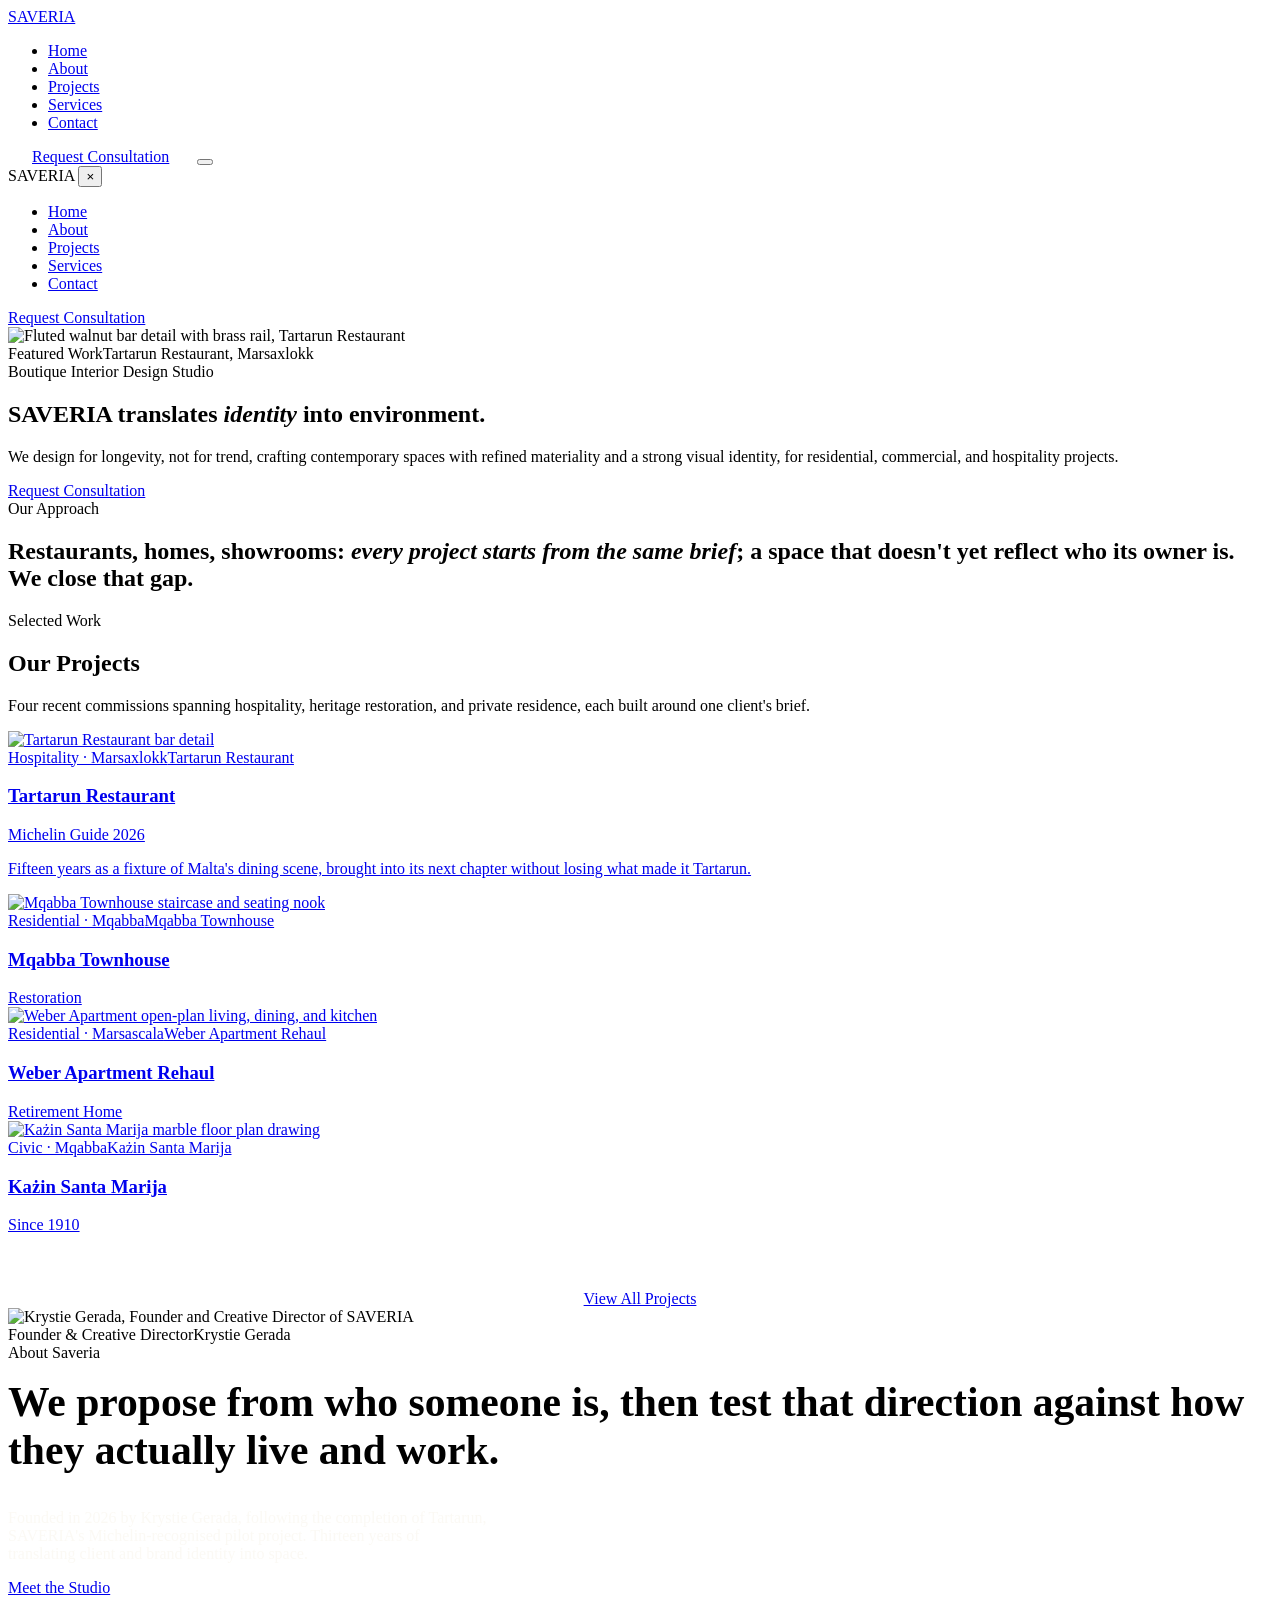
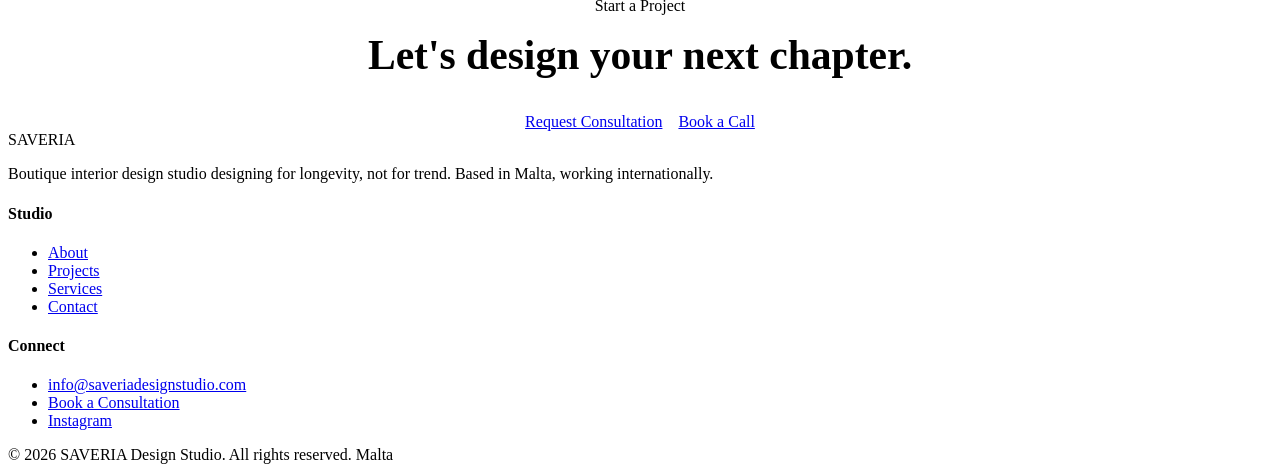
==== index.html @ c2e55684 "Add files via upload" ====
<!DOCTYPE html>
<html lang="en">
<head>
<meta charset="UTF-8" />
<meta name="viewport" content="width=device-width, initial-scale=1.0" />
<title>SAVERIA · Boutique Interior Design Studio</title>
<meta name="description" content="SAVERIA is a Malta-based interior design studio translating identity into environment, for residential, commercial, and hospitality spaces." />
<link rel="preconnect" href="https://fonts.googleapis.com">
<link rel="preconnect" href="https://fonts.gstatic.com" crossorigin>
<link href="https://fonts.googleapis.com/css2?family=Cormorant+Garamond:ital,wght@0,400;0,500;0,600;1,400;1,500;1,600&family=Jost:ital,wght@0,300;0,400;0,500;0,600;1,300;1,400&family=Prata&display=swap" rel="stylesheet">
<link rel="stylesheet" href="css/styles.css" />
</head>
<body>

<header class="site-header">
  <div class="site-header__inner">
    <a href="index.html" class="logo">SAVERIA</a>
    <nav class="nav">
      <ul class="nav__links">
        <li><a href="index.html" class="is-active">Home</a></li>
        <li><a href="about.html">About</a></li>
        <li><a href="projects.html">Projects</a></li>
        <li><a href="services.html">Services</a></li>
        <li><a href="contact.html">Contact</a></li>
      </ul>
      <a href="https://calendly.com/saveriadesignstudio-info/30min" class="btn btn--primary" style="padding:0.7rem 1.5rem;">Request Consultation</a>
      <button class="nav-toggle" aria-label="Open menu">
        <span></span><span></span><span></span>
      </button>
    </nav>
  </div>
</header>

<div class="nav-drawer">
  <div class="nav-drawer__top">
    <span class="logo">SAVERIA</span>
    <button class="nav-drawer__close" aria-label="Close menu">&times;</button>
  </div>
  <ul>
    <li><a href="index.html">Home</a></li>
    <li><a href="about.html">About</a></li>
    <li><a href="projects.html">Projects</a></li>
    <li><a href="services.html">Services</a></li>
    <li><a href="contact.html">Contact</a></li>
  </ul>
  <a href="https://calendly.com/saveriadesignstudio-info/30min" class="btn btn--primary">Request Consultation</a>
</div>

<main>

  <!-- Hero -->
  <section class="hero">
    <div class="container hero__grid">
      <div class="hero__media">
        <div class="ph ph--hero ph--photo">
          <img src="images/hero/hero-bar-detail.jpg" alt="Fluted walnut bar detail with brass rail, Tartarun Restaurant" />
          <div class="ph__label"><span>Featured Work</span>Tartarun Restaurant, Marsaxlokk</div>
        </div>
      </div>
      <div class="hero__copy">
        <span class="eyebrow">Boutique Interior Design Studio</span>
        <h1>SAVERIA translates <em>identity</em> into environment.</h1>
        <p class="hero__lede">We design for longevity, not for trend, crafting contemporary spaces with refined materiality and a strong visual identity, for residential, commercial, and hospitality projects.</p>
        <a href="https://calendly.com/saveriadesignstudio-info/30min" class="btn btn--primary">Request Consultation</a>
      </div>
    </div>
  </section>

  <!-- Statement -->
  <section class="section section--tint">
    <div class="container statement">
      <span class="eyebrow" style="justify-content:center;">Our Approach</span>
      <h2 style="margin-top:1.25rem;">Restaurants, homes, showrooms: <em>every project starts from the same brief</em>; a space that doesn't yet reflect who its owner is. We close that gap.</h2>
    </div>
  </section>

  <!-- Featured projects -->
  <section class="section">
    <div class="container">
      <div class="split-heading">
        <div>
          <span class="eyebrow">Selected Work</span>
          <h2>Our Projects</h2>
        </div>
        <p>Four recent commissions spanning hospitality, heritage restoration, and private residence, each built around one client's brief.</p>
      </div>

      <div class="project-grid project-grid--home">
        <a href="project-tartarun.html" class="project-card">
          <div class="ph ph--square ph--photo project-card__media">
            <img src="images/tartarun/01-bar-detail.jpg" alt="Tartarun Restaurant bar detail" />
            <div class="ph__label"><span>Hospitality · Marsaxlokk</span>Tartarun Restaurant</div>
          </div>
          <div class="project-card__meta">
            <h3>Tartarun Restaurant</h3>
            <span class="project-card__tag">Michelin Guide 2026</span>
          </div>
          <p class="project-card__excerpt">Fifteen years as a fixture of Malta's dining scene, brought into its next chapter without losing what made it Tartarun.</p>
        </a>

        <a href="project-mqabba-townhouse.html" class="project-card">
          <div class="ph ph--wide ph--photo project-card__media">
            <img src="images/mqabba-townhouse/01-staircase.jpg" alt="Mqabba Townhouse staircase and seating nook" />
            <div class="ph__label"><span>Residential · Mqabba</span>Mqabba Townhouse</div>
          </div>
          <div class="project-card__meta">
            <h3>Mqabba Townhouse</h3>
            <span class="project-card__tag">Restoration</span>
          </div>
        </a>

        <a href="project-weber-apartment.html" class="project-card">
          <div class="ph ph--wide ph--photo project-card__media">
            <img src="images/weber-apartment/06-open-plan.jpg" alt="Weber Apartment open-plan living, dining, and kitchen" />
            <div class="ph__label"><span>Residential · Marsascala</span>Weber Apartment Rehaul</div>
          </div>
          <div class="project-card__meta">
            <h3>Weber Apartment Rehaul</h3>
            <span class="project-card__tag">Retirement Home</span>
          </div>
        </a>

        <a href="project-kazin-santa-marija.html" class="project-card">
          <div class="ph ph--wide ph--photo project-card__media">
            <img src="images/kazin-santa-marija/00-plan.jpg" alt="Każin Santa Marija marble floor plan drawing" />
            <div class="ph__label"><span>Civic · Mqabba</span>Każin Santa Marija</div>
          </div>
          <div class="project-card__meta">
            <h3>Każin Santa Marija</h3>
            <span class="project-card__tag">Since 1910</span>
          </div>
        </a>
      </div>

      <div style="text-align:center; margin-top:3.5rem;">
        <a href="projects.html" class="btn">View All Projects</a>
      </div>
    </div>
  </section>

  <!-- About teaser -->
  <section class="section section--dark">
    <div class="container two-col">
      <div class="ph ph--tall ph--photo">
        <img src="images/about/02-portrait.jpg" alt="Krystie Gerada, Founder and Creative Director of SAVERIA" style="object-position: top center;" />
        <div class="ph__label"><span>Founder & Creative Director</span>Krystie Gerada</div>
      </div>
      <div>
        <span class="eyebrow">About Saveria</span>
        <h2 style="margin-top:1rem; font-size:clamp(1.8rem, 3.4vw, 2.6rem);">We propose from who someone is, then test that direction against how they actually live and work.</h2>
        <p style="margin-top:1.5rem; color:rgba(250,246,239,0.7); max-width:480px;">Founded in 2026 by Krystie Gerada, following the completion of Tartarun, SAVERIA's Michelin-recognised pilot project. Thirteen years of translating client and brand identity into space.</p>
        <a href="about.html" class="btn btn--on-dark" style="margin-top:2rem;">Meet the Studio</a>
      </div>
    </div>
  </section>

  <!-- CTA -->
  <section class="section" style="text-align:center;">
    <div class="container">
      <span class="eyebrow" style="justify-content:center;">Start a Project</span>
      <h2 style="margin-top:1rem; font-size:clamp(1.8rem, 3.4vw, 2.6rem);">Let's design your next chapter.</h2>
      <div style="margin-top:2rem; display:flex; gap:1rem; justify-content:center; flex-wrap:wrap;">
        <a href="https://calendly.com/saveriadesignstudio-info/30min" class="btn btn--primary">Request Consultation</a>
        <a href="https://calendly.com/saveriadesignstudio-info/30min" class="btn">Book a Call</a>
      </div>
    </div>
  </section>

</main>

<footer class="site-footer">
  <div class="container">
    <div class="footer-grid">
      <div>
        <span class="logo">SAVERIA</span>
        <p class="footer-tagline">Boutique interior design studio designing for longevity, not for trend. Based in Malta, working internationally.</p>
      </div>
      <div class="footer-col">
        <h4>Studio</h4>
        <ul>
          <li><a href="about.html">About</a></li>
          <li><a href="projects.html">Projects</a></li>
          <li><a href="services.html">Services</a></li>
          <li><a href="contact.html">Contact</a></li>
        </ul>
      </div>
      <div class="footer-col">
        <h4>Connect</h4>
        <ul>
          <li><a href="mailto:info@saveriadesignstudio.com">info@saveriadesignstudio.com</a></li>
          <li><a href="https://calendly.com/saveriadesignstudio-info/30min">Book a Consultation</a></li>
          <li><a href="https://www.instagram.com/saveriadesignstudio/" target="_blank" rel="noopener">Instagram</a></li>
        </ul>
      </div>
    </div>
    <div class="footer-bottom">
      <span>&copy; 2026 SAVERIA Design Studio. All rights reserved.</span>
      <span>Malta</span>
    </div>
  </div>
</footer>

<script src="js/main.js"></script>
</body>
</html>
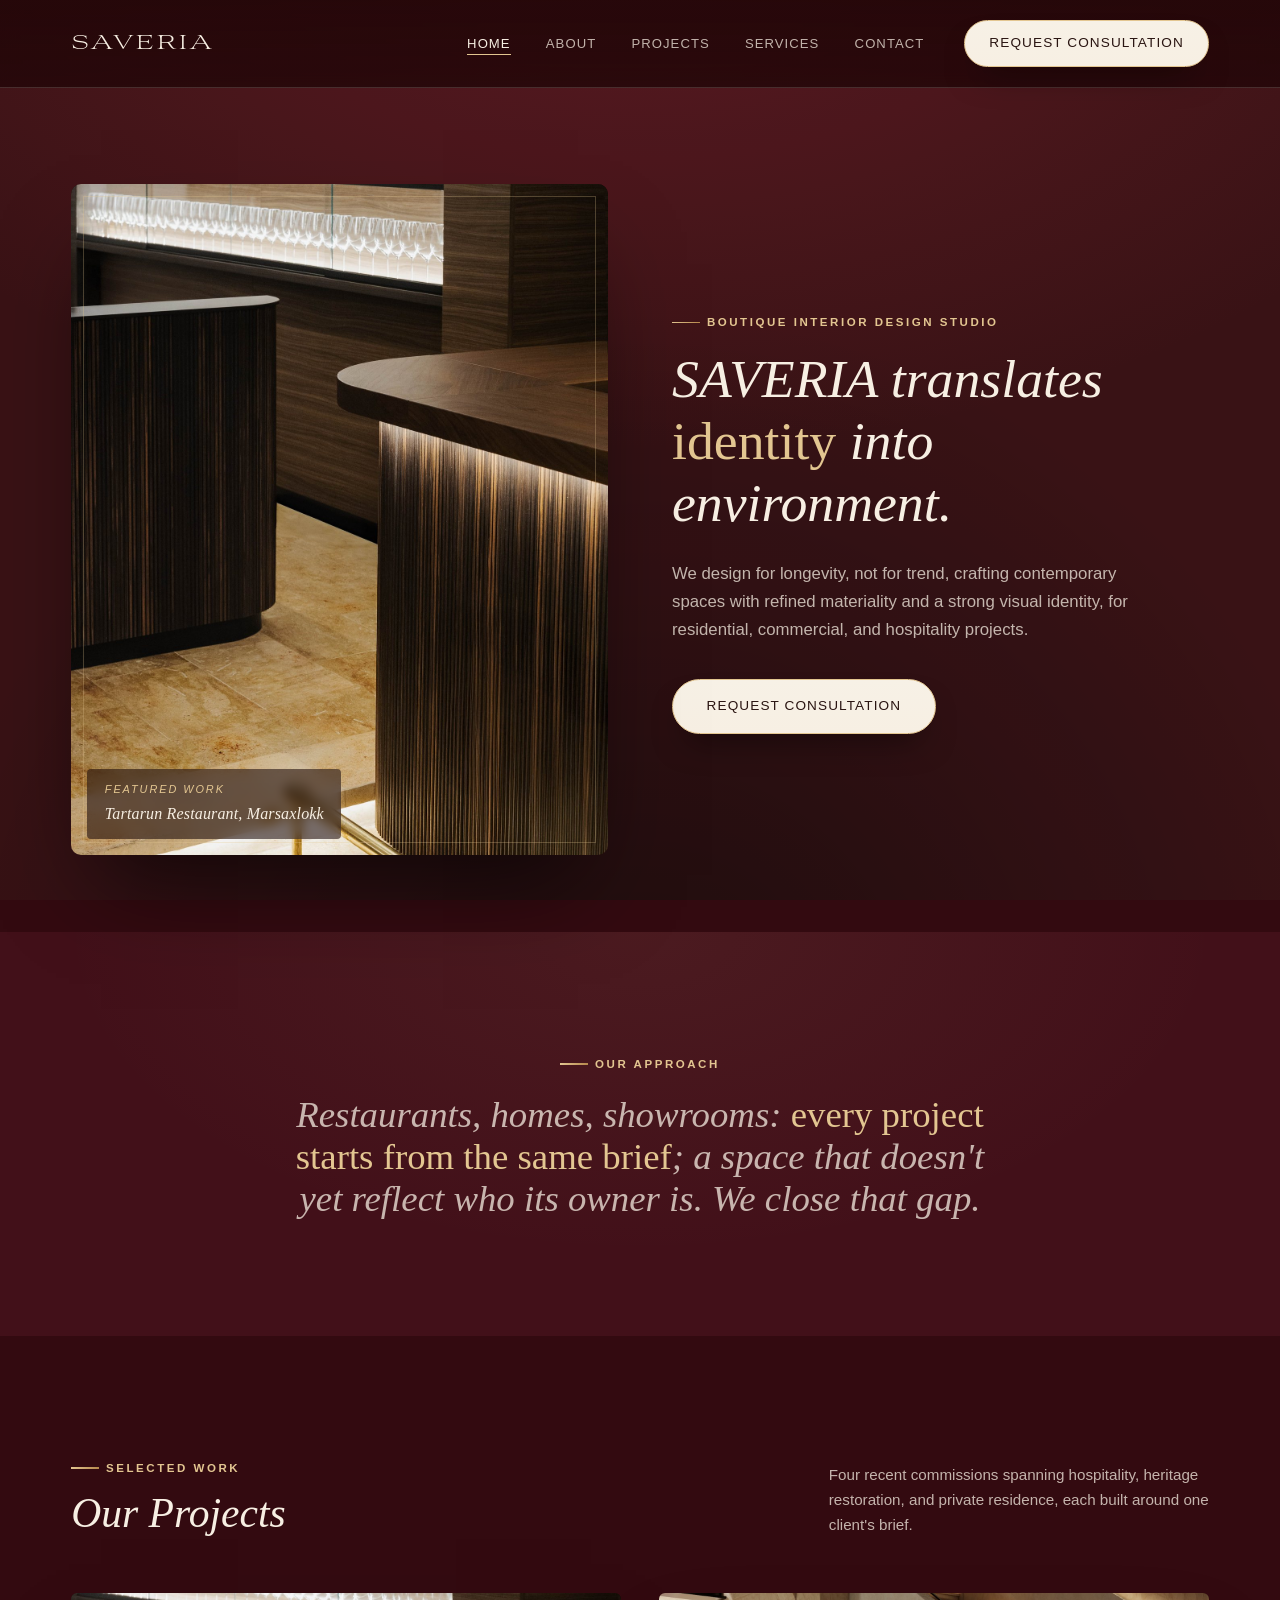
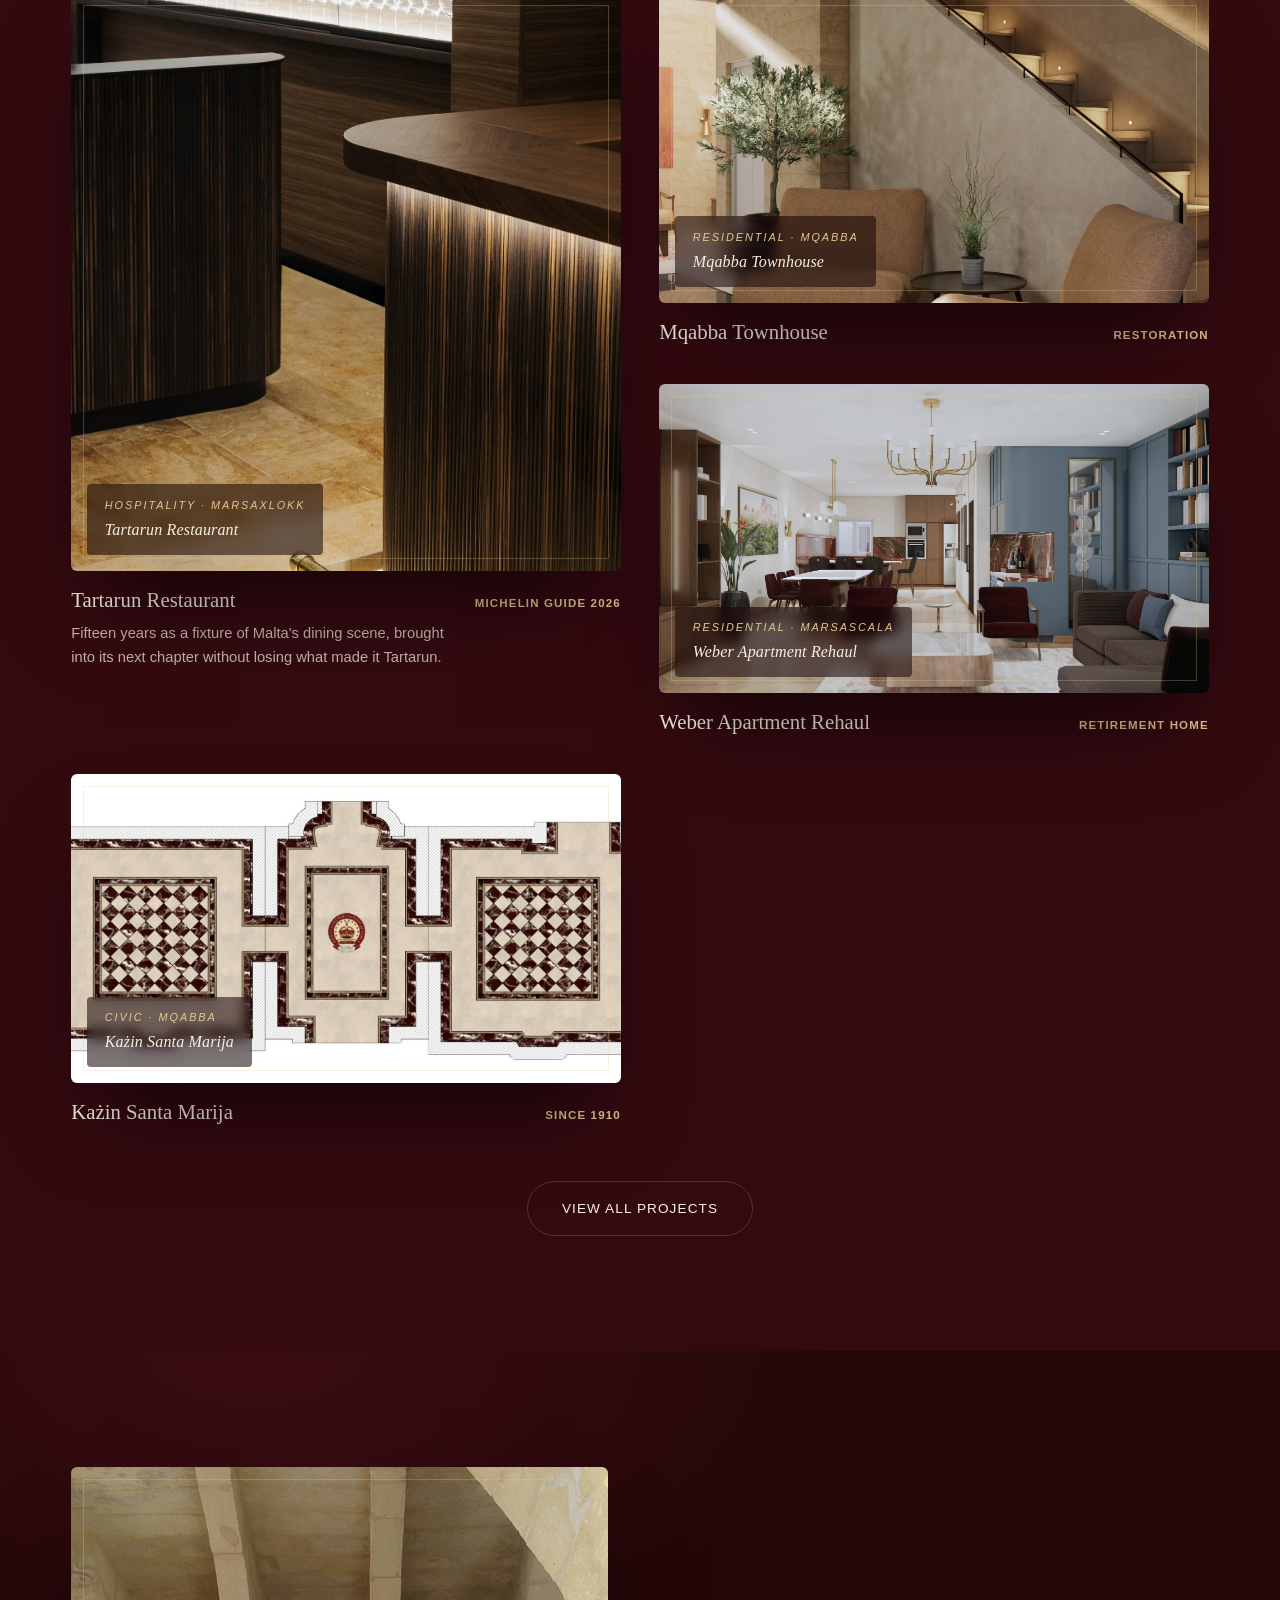
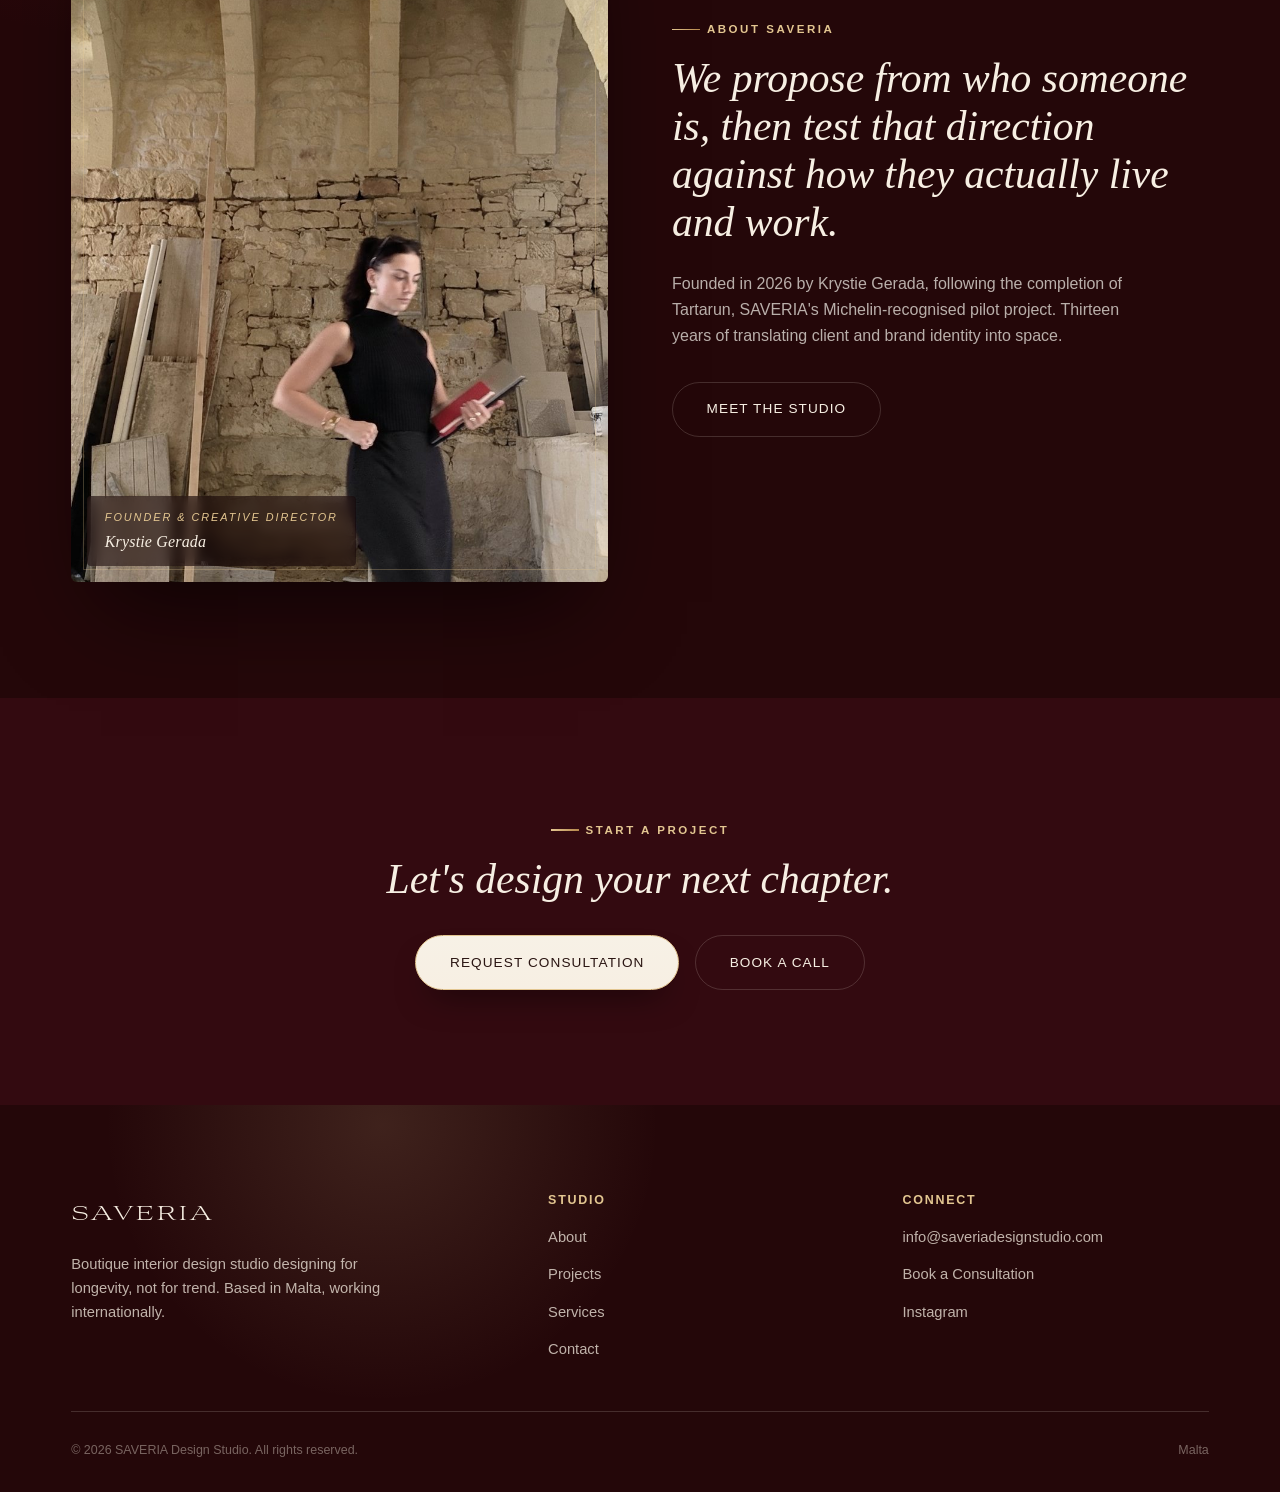
==== commit 8363b21a: "Add missing css, js, and images folders; sync content updates The web uploader dropped these folders" ====
--- a/index.html
+++ b/index.html
@@ -1,205 +1,205 @@
-<!DOCTYPE html>
-<html lang="en">
-<head>
-<meta charset="UTF-8" />
-<meta name="viewport" content="width=device-width, initial-scale=1.0" />
-<title>SAVERIA · Boutique Interior Design Studio</title>
-<meta name="description" content="SAVERIA is a Malta-based interior design studio translating identity into environment, for residential, commercial, and hospitality spaces." />
-<link rel="preconnect" href="https://fonts.googleapis.com">
-<link rel="preconnect" href="https://fonts.gstatic.com" crossorigin>
-<link href="https://fonts.googleapis.com/css2?family=Cormorant+Garamond:ital,wght@0,400;0,500;0,600;1,400;1,500;1,600&family=Jost:ital,wght@0,300;0,400;0,500;0,600;1,300;1,400&family=Prata&display=swap" rel="stylesheet">
-<link rel="stylesheet" href="css/styles.css" />
-</head>
-<body>
-
-<header class="site-header">
-  <div class="site-header__inner">
-    <a href="index.html" class="logo">SAVERIA</a>
-    <nav class="nav">
-      <ul class="nav__links">
-        <li><a href="index.html" class="is-active">Home</a></li>
-        <li><a href="about.html">About</a></li>
-        <li><a href="projects.html">Projects</a></li>
-        <li><a href="services.html">Services</a></li>
-        <li><a href="contact.html">Contact</a></li>
-      </ul>
-      <a href="https://calendly.com/saveriadesignstudio-info/30min" class="btn btn--primary" style="padding:0.7rem 1.5rem;">Request Consultation</a>
-      <button class="nav-toggle" aria-label="Open menu">
-        <span></span><span></span><span></span>
-      </button>
-    </nav>
-  </div>
-</header>
-
-<div class="nav-drawer">
-  <div class="nav-drawer__top">
-    <span class="logo">SAVERIA</span>
-    <button class="nav-drawer__close" aria-label="Close menu">&times;</button>
-  </div>
-  <ul>
-    <li><a href="index.html">Home</a></li>
-    <li><a href="about.html">About</a></li>
-    <li><a href="projects.html">Projects</a></li>
-    <li><a href="services.html">Services</a></li>
-    <li><a href="contact.html">Contact</a></li>
-  </ul>
-  <a href="https://calendly.com/saveriadesignstudio-info/30min" class="btn btn--primary">Request Consultation</a>
-</div>
-
-<main>
-
-  <!-- Hero -->
-  <section class="hero">
-    <div class="container hero__grid">
-      <div class="hero__media">
-        <div class="ph ph--hero ph--photo">
-          <img src="images/hero/hero-bar-detail.jpg" alt="Fluted walnut bar detail with brass rail, Tartarun Restaurant" />
-          <div class="ph__label"><span>Featured Work</span>Tartarun Restaurant, Marsaxlokk</div>
-        </div>
-      </div>
-      <div class="hero__copy">
-        <span class="eyebrow">Boutique Interior Design Studio</span>
-        <h1>SAVERIA translates <em>identity</em> into environment.</h1>
-        <p class="hero__lede">We design for longevity, not for trend, crafting contemporary spaces with refined materiality and a strong visual identity, for residential, commercial, and hospitality projects.</p>
-        <a href="https://calendly.com/saveriadesignstudio-info/30min" class="btn btn--primary">Request Consultation</a>
-      </div>
-    </div>
-  </section>
-
-  <!-- Statement -->
-  <section class="section section--tint">
-    <div class="container statement">
-      <span class="eyebrow" style="justify-content:center;">Our Approach</span>
-      <h2 style="margin-top:1.25rem;">Restaurants, homes, showrooms: <em>every project starts from the same brief</em>; a space that doesn't yet reflect who its owner is. We close that gap.</h2>
-    </div>
-  </section>
-
-  <!-- Featured projects -->
-  <section class="section">
-    <div class="container">
-      <div class="split-heading">
-        <div>
-          <span class="eyebrow">Selected Work</span>
-          <h2>Our Projects</h2>
-        </div>
-        <p>Four recent commissions spanning hospitality, heritage restoration, and private residence, each built around one client's brief.</p>
-      </div>
-
-      <div class="project-grid project-grid--home">
-        <a href="project-tartarun.html" class="project-card">
-          <div class="ph ph--square ph--photo project-card__media">
-            <img src="images/tartarun/01-bar-detail.jpg" alt="Tartarun Restaurant bar detail" />
-            <div class="ph__label"><span>Hospitality · Marsaxlokk</span>Tartarun Restaurant</div>
-          </div>
-          <div class="project-card__meta">
-            <h3>Tartarun Restaurant</h3>
-            <span class="project-card__tag">Michelin Guide 2026</span>
-          </div>
-          <p class="project-card__excerpt">Fifteen years as a fixture of Malta's dining scene, brought into its next chapter without losing what made it Tartarun.</p>
-        </a>
-
-        <a href="project-mqabba-townhouse.html" class="project-card">
-          <div class="ph ph--wide ph--photo project-card__media">
-            <img src="images/mqabba-townhouse/01-staircase.jpg" alt="Mqabba Townhouse staircase and seating nook" />
-            <div class="ph__label"><span>Residential · Mqabba</span>Mqabba Townhouse</div>
-          </div>
-          <div class="project-card__meta">
-            <h3>Mqabba Townhouse</h3>
-            <span class="project-card__tag">Restoration</span>
-          </div>
-        </a>
-
-        <a href="project-weber-apartment.html" class="project-card">
-          <div class="ph ph--wide ph--photo project-card__media">
-            <img src="images/weber-apartment/06-open-plan.jpg" alt="Weber Apartment open-plan living, dining, and kitchen" />
-            <div class="ph__label"><span>Residential · Marsascala</span>Weber Apartment Rehaul</div>
-          </div>
-          <div class="project-card__meta">
-            <h3>Weber Apartment Rehaul</h3>
-            <span class="project-card__tag">Retirement Home</span>
-          </div>
-        </a>
-
-        <a href="project-kazin-santa-marija.html" class="project-card">
-          <div class="ph ph--wide ph--photo project-card__media">
-            <img src="images/kazin-santa-marija/00-plan.jpg" alt="Każin Santa Marija marble floor plan drawing" />
-            <div class="ph__label"><span>Civic · Mqabba</span>Każin Santa Marija</div>
-          </div>
-          <div class="project-card__meta">
-            <h3>Każin Santa Marija</h3>
-            <span class="project-card__tag">Since 1910</span>
-          </div>
-        </a>
-      </div>
-
-      <div style="text-align:center; margin-top:3.5rem;">
-        <a href="projects.html" class="btn">View All Projects</a>
-      </div>
-    </div>
-  </section>
-
-  <!-- About teaser -->
-  <section class="section section--dark">
-    <div class="container two-col">
-      <div class="ph ph--tall ph--photo">
-        <img src="images/about/02-portrait.jpg" alt="Krystie Gerada, Founder and Creative Director of SAVERIA" style="object-position: top center;" />
-        <div class="ph__label"><span>Founder & Creative Director</span>Krystie Gerada</div>
-      </div>
-      <div>
-        <span class="eyebrow">About Saveria</span>
-        <h2 style="margin-top:1rem; font-size:clamp(1.8rem, 3.4vw, 2.6rem);">We propose from who someone is, then test that direction against how they actually live and work.</h2>
-        <p style="margin-top:1.5rem; color:rgba(250,246,239,0.7); max-width:480px;">Founded in 2026 by Krystie Gerada, following the completion of Tartarun, SAVERIA's Michelin-recognised pilot project. Thirteen years of translating client and brand identity into space.</p>
-        <a href="about.html" class="btn btn--on-dark" style="margin-top:2rem;">Meet the Studio</a>
-      </div>
-    </div>
-  </section>
-
-  <!-- CTA -->
-  <section class="section" style="text-align:center;">
-    <div class="container">
-      <span class="eyebrow" style="justify-content:center;">Start a Project</span>
-      <h2 style="margin-top:1rem; font-size:clamp(1.8rem, 3.4vw, 2.6rem);">Let's design your next chapter.</h2>
-      <div style="margin-top:2rem; display:flex; gap:1rem; justify-content:center; flex-wrap:wrap;">
-        <a href="https://calendly.com/saveriadesignstudio-info/30min" class="btn btn--primary">Request Consultation</a>
-        <a href="https://calendly.com/saveriadesignstudio-info/30min" class="btn">Book a Call</a>
-      </div>
-    </div>
-  </section>
-
-</main>
-
-<footer class="site-footer">
-  <div class="container">
-    <div class="footer-grid">
-      <div>
-        <span class="logo">SAVERIA</span>
-        <p class="footer-tagline">Boutique interior design studio designing for longevity, not for trend. Based in Malta, working internationally.</p>
-      </div>
-      <div class="footer-col">
-        <h4>Studio</h4>
-        <ul>
-          <li><a href="about.html">About</a></li>
-          <li><a href="projects.html">Projects</a></li>
-          <li><a href="services.html">Services</a></li>
-          <li><a href="contact.html">Contact</a></li>
-        </ul>
-      </div>
-      <div class="footer-col">
-        <h4>Connect</h4>
-        <ul>
-          <li><a href="mailto:info@saveriadesignstudio.com">info@saveriadesignstudio.com</a></li>
-          <li><a href="https://calendly.com/saveriadesignstudio-info/30min">Book a Consultation</a></li>
-          <li><a href="https://www.instagram.com/saveriadesignstudio/" target="_blank" rel="noopener">Instagram</a></li>
-        </ul>
-      </div>
-    </div>
-    <div class="footer-bottom">
-      <span>&copy; 2026 SAVERIA Design Studio. All rights reserved.</span>
-      <span>Malta</span>
-    </div>
-  </div>
-</footer>
-
-<script src="js/main.js"></script>
-</body>
-</html>
+<!DOCTYPE html>
+<html lang="en">
+<head>
+<meta charset="UTF-8" />
+<meta name="viewport" content="width=device-width, initial-scale=1.0" />
+<title>SAVERIA · Boutique Interior Design Studio</title>
+<meta name="description" content="SAVERIA is a Malta-based interior design studio translating identity into environment, for residential, commercial, and hospitality spaces." />
+<link rel="preconnect" href="https://fonts.googleapis.com">
+<link rel="preconnect" href="https://fonts.gstatic.com" crossorigin>
+<link href="https://fonts.googleapis.com/css2?family=Cormorant+Garamond:ital,wght@0,400;0,500;0,600;1,400;1,500;1,600&family=Jost:ital,wght@0,300;0,400;0,500;0,600;1,300;1,400&family=Prata&display=swap" rel="stylesheet">
+<link rel="stylesheet" href="css/styles.css" />
+</head>
+<body>
+
+<header class="site-header">
+  <div class="site-header__inner">
+    <a href="index.html" class="logo">SAVERIA</a>
+    <nav class="nav">
+      <ul class="nav__links">
+        <li><a href="index.html" class="is-active">Home</a></li>
+        <li><a href="about.html">About</a></li>
+        <li><a href="projects.html">Projects</a></li>
+        <li><a href="services.html">Services</a></li>
+        <li><a href="contact.html">Contact</a></li>
+      </ul>
+      <a href="https://calendly.com/saveriadesignstudio-info/30min" class="btn btn--primary" style="padding:0.7rem 1.5rem;">Request Consultation</a>
+      <button class="nav-toggle" aria-label="Open menu">
+        <span></span><span></span><span></span>
+      </button>
+    </nav>
+  </div>
+</header>
+
+<div class="nav-drawer">
+  <div class="nav-drawer__top">
+    <span class="logo">SAVERIA</span>
+    <button class="nav-drawer__close" aria-label="Close menu">&times;</button>
+  </div>
+  <ul>
+    <li><a href="index.html">Home</a></li>
+    <li><a href="about.html">About</a></li>
+    <li><a href="projects.html">Projects</a></li>
+    <li><a href="services.html">Services</a></li>
+    <li><a href="contact.html">Contact</a></li>
+  </ul>
+  <a href="https://calendly.com/saveriadesignstudio-info/30min" class="btn btn--primary">Request Consultation</a>
+</div>
+
+<main>
+
+  <!-- Hero -->
+  <section class="hero">
+    <div class="container hero__grid">
+      <div class="hero__media">
+        <div class="ph ph--hero ph--photo">
+          <img src="images/hero/hero-bar-detail.jpg" alt="Fluted walnut bar detail with brass rail, Tartarun Restaurant" />
+          <div class="ph__label"><span>Featured Work</span>Tartarun Restaurant, Marsaxlokk</div>
+        </div>
+      </div>
+      <div class="hero__copy">
+        <span class="eyebrow">Boutique Interior Design Studio</span>
+        <h1>SAVERIA translates <em>identity</em> into environment.</h1>
+        <p class="hero__lede">We design for longevity, not for trend, crafting contemporary spaces with refined materiality and a strong visual identity, for residential, commercial, and hospitality projects.</p>
+        <a href="https://calendly.com/saveriadesignstudio-info/30min" class="btn btn--primary">Request Consultation</a>
+      </div>
+    </div>
+  </section>
+
+  <!-- Statement -->
+  <section class="section section--tint">
+    <div class="container statement">
+      <span class="eyebrow" style="justify-content:center;">Our Approach</span>
+      <h2 style="margin-top:1.25rem;">Restaurants, homes, showrooms: <em>every project starts from the same brief</em>; a space that doesn't yet reflect who its owner is. We close that gap.</h2>
+    </div>
+  </section>
+
+  <!-- Featured projects -->
+  <section class="section">
+    <div class="container">
+      <div class="split-heading">
+        <div>
+          <span class="eyebrow">Selected Work</span>
+          <h2>Our Projects</h2>
+        </div>
+        <p>Four recent commissions spanning hospitality, heritage restoration, and private residence, each built around one client's brief.</p>
+      </div>
+
+      <div class="project-grid project-grid--home">
+        <a href="project-tartarun.html" class="project-card">
+          <div class="ph ph--square ph--photo project-card__media">
+            <img src="images/tartarun/01-bar-detail.jpg" alt="Tartarun Restaurant bar detail" />
+            <div class="ph__label"><span>Hospitality · Marsaxlokk</span>Tartarun Restaurant</div>
+          </div>
+          <div class="project-card__meta">
+            <h3>Tartarun Restaurant</h3>
+            <span class="project-card__tag">Michelin Guide 2026</span>
+          </div>
+          <p class="project-card__excerpt">Fifteen years as a fixture of Malta's dining scene, brought into its next chapter without losing what made it Tartarun.</p>
+        </a>
+
+        <a href="project-mqabba-townhouse.html" class="project-card">
+          <div class="ph ph--wide ph--photo project-card__media">
+            <img src="images/mqabba-townhouse/01-staircase.jpg" alt="Mqabba Townhouse staircase and seating nook" />
+            <div class="ph__label"><span>Residential · Mqabba</span>Mqabba Townhouse</div>
+          </div>
+          <div class="project-card__meta">
+            <h3>Mqabba Townhouse</h3>
+            <span class="project-card__tag">Restoration</span>
+          </div>
+        </a>
+
+        <a href="project-weber-apartment.html" class="project-card">
+          <div class="ph ph--wide ph--photo project-card__media">
+            <img src="images/weber-apartment/06-open-plan.jpg" alt="Weber Apartment open-plan living, dining, and kitchen" />
+            <div class="ph__label"><span>Residential · Marsascala</span>Weber Apartment Rehaul</div>
+          </div>
+          <div class="project-card__meta">
+            <h3>Weber Apartment Rehaul</h3>
+            <span class="project-card__tag">Retirement Home</span>
+          </div>
+        </a>
+
+        <a href="project-kazin-santa-marija.html" class="project-card">
+          <div class="ph ph--wide ph--photo project-card__media">
+            <img src="images/kazin-santa-marija/00-plan.jpg" alt="Każin Santa Marija marble floor plan drawing" />
+            <div class="ph__label"><span>Civic · Mqabba</span>Każin Santa Marija</div>
+          </div>
+          <div class="project-card__meta">
+            <h3>Każin Santa Marija</h3>
+            <span class="project-card__tag">Since 1910</span>
+          </div>
+        </a>
+      </div>
+
+      <div style="text-align:center; margin-top:3.5rem;">
+        <a href="projects.html" class="btn">View All Projects</a>
+      </div>
+    </div>
+  </section>
+
+  <!-- About teaser -->
+  <section class="section section--dark">
+    <div class="container two-col">
+      <div class="ph ph--tall ph--photo">
+        <img src="images/about/02-portrait.jpg" alt="Krystie Gerada, Founder and Creative Director of SAVERIA" style="object-position: top center;" />
+        <div class="ph__label"><span>Founder & Creative Director</span>Krystie Gerada</div>
+      </div>
+      <div>
+        <span class="eyebrow">About Saveria</span>
+        <h2 style="margin-top:1rem; font-size:clamp(1.8rem, 3.4vw, 2.6rem);">We propose from who someone is, then test that direction against how they actually live and work.</h2>
+        <p style="margin-top:1.5rem; color:rgba(250,246,239,0.7); max-width:480px;">Founded in 2026 by Krystie Gerada, following the completion of Tartarun, SAVERIA's Michelin-recognised pilot project. Thirteen years of translating client and brand identity into space.</p>
+        <a href="about.html" class="btn btn--on-dark" style="margin-top:2rem;">Meet the Studio</a>
+      </div>
+    </div>
+  </section>
+
+  <!-- CTA -->
+  <section class="section" style="text-align:center;">
+    <div class="container">
+      <span class="eyebrow" style="justify-content:center;">Start a Project</span>
+      <h2 style="margin-top:1rem; font-size:clamp(1.8rem, 3.4vw, 2.6rem);">Let's design your next chapter.</h2>
+      <div style="margin-top:2rem; display:flex; gap:1rem; justify-content:center; flex-wrap:wrap;">
+        <a href="https://calendly.com/saveriadesignstudio-info/30min" class="btn btn--primary">Request Consultation</a>
+        <a href="https://calendly.com/saveriadesignstudio-info/30min" class="btn">Book a Call</a>
+      </div>
+    </div>
+  </section>
+
+</main>
+
+<footer class="site-footer">
+  <div class="container">
+    <div class="footer-grid">
+      <div>
+        <span class="logo">SAVERIA</span>
+        <p class="footer-tagline">Boutique interior design studio designing for longevity, not for trend. Based in Malta, working internationally.</p>
+      </div>
+      <div class="footer-col">
+        <h4>Studio</h4>
+        <ul>
+          <li><a href="about.html">About</a></li>
+          <li><a href="projects.html">Projects</a></li>
+          <li><a href="services.html">Services</a></li>
+          <li><a href="contact.html">Contact</a></li>
+        </ul>
+      </div>
+      <div class="footer-col">
+        <h4>Connect</h4>
+        <ul>
+          <li><a href="mailto:info@saveriadesignstudio.com">info@saveriadesignstudio.com</a></li>
+          <li><a href="https://calendly.com/saveriadesignstudio-info/30min">Book a Consultation</a></li>
+          <li><a href="https://www.instagram.com/saveriadesignstudio/" target="_blank" rel="noopener">Instagram</a></li>
+        </ul>
+      </div>
+    </div>
+    <div class="footer-bottom">
+      <span>&copy; 2026 SAVERIA Design Studio. All rights reserved.</span>
+      <span>Malta</span>
+    </div>
+  </div>
+</footer>
+
+<script src="js/main.js"></script>
+</body>
+</html>
--- a/css/styles.css
+++ b/css/styles.css
@@ -0,0 +1,1139 @@
+/* ============================================================
+   SAVERIA — Design System
+   ============================================================ */
+
+@font-face {
+  font-family: "Aviano Serif";
+  src: url("fonts/Aviano-Serif-Light.otf") format("opentype");
+  font-weight: 300;
+  font-style: normal;
+  font-display: swap;
+}
+
+:root {
+  /* Burgundy is the dominant surface across the site. --bg-0 is the deepest
+     (footer, founder block), --bg-1 the base page colour, --bg-2 a slightly
+     lifted panel for subtle separation between sections. */
+  --bg-0: #240709;
+  --bg-1: #330a10;
+  --bg-2: #421019;
+
+  --ivory: #f7efe3;
+  --ivory-soft: rgba(247, 239, 227, 0.74);
+  --ivory-faint: rgba(247, 239, 227, 0.16);
+  --paper: #f7f1e6;
+  --ink: #2a1512;
+  --ink-soft: rgba(42, 21, 18, 0.68);
+
+  --burgundy: #8a1c2c;
+  --burgundy-bright: #a4283a;
+  --burgundy-deep: #240709;
+  --brass: #b6884c;
+  --brass-light: #e3c691;
+  --line: rgba(247, 239, 227, 0.16);
+  --line-paper: rgba(42, 21, 18, 0.14);
+  --shadow-soft: 0 35px 70px -25px rgba(0, 0, 0, 0.55);
+  --shadow-deep: 0 50px 90px -30px rgba(0, 0, 0, 0.65);
+
+  /* Logo font: your licensed Aviano Serif Light file (css/fonts). Prata is the
+     fallback if that file is ever missing. */
+  --font-logo: "Aviano Serif", "Prata", serif;
+  --font-display: "Cormorant Garamond", "Georgia", serif;
+  --font-body: "Jost", -apple-system, BlinkMacSystemFont, sans-serif;
+
+  --noise: url("data:image/svg+xml,%3Csvg xmlns='http://www.w3.org/2000/svg' width='180' height='180'%3E%3Cfilter id='n'%3E%3CfeTurbulence type='fractalNoise' baseFrequency='0.85' numOctaves='2' stitchTiles='stitch'/%3E%3CfeColorMatrix type='matrix' values='0 0 0 0 0.85  0 0 0 0 0.7  0 0 0 0 0.45  0 0 0 0 0.035'/%3E%3C/filter%3E%3Crect width='100%25' height='100%25' filter='url(%23n)'/%3E%3C/svg%3E");
+
+  --container: 1240px;
+  --gutter: clamp(1.5rem, 4vw, 4rem);
+}
+
+*,
+*::before,
+*::after {
+  box-sizing: border-box;
+}
+
+html {
+  scroll-behavior: smooth;
+}
+
+body {
+  margin: 0;
+  background-color: var(--bg-1);
+  background-image: var(--noise),
+    radial-gradient(ellipse 1500px 900px at 50% -12%, rgba(164, 40, 58, 0.32), transparent 62%),
+    radial-gradient(circle at 50% 115%, rgba(0, 0, 0, 0.55), transparent 60%);
+  background-attachment: fixed;
+  color: var(--ivory);
+  font-family: var(--font-body);
+  font-weight: 300;
+  font-size: 16px;
+  line-height: 1.65;
+  -webkit-font-smoothing: antialiased;
+}
+
+img {
+  max-width: 100%;
+  display: block;
+}
+
+a {
+  color: inherit;
+  text-decoration: none;
+}
+
+h1, h2, h3, h4 {
+  font-family: var(--font-display);
+  font-weight: 500;
+  line-height: 1.15;
+  margin: 0;
+  color: var(--ivory);
+}
+
+h1, h2 {
+  font-style: italic;
+  font-weight: 500;
+}
+
+h1 em, h2 em {
+  font-style: normal;
+  color: var(--brass-light);
+}
+
+p {
+  margin: 0;
+}
+
+.container {
+  max-width: var(--container);
+  margin: 0 auto;
+  padding: 0 var(--gutter);
+}
+
+.eyebrow {
+  display: inline-flex;
+  align-items: center;
+  gap: 0.6em;
+  font-family: var(--font-body);
+  font-size: 0.72rem;
+  letter-spacing: 0.22em;
+  text-transform: uppercase;
+  color: var(--brass-light);
+  font-weight: 600;
+}
+
+.eyebrow::before {
+  content: "";
+  width: 28px;
+  height: 1.5px;
+  background: linear-gradient(90deg, var(--brass-light), var(--brass));
+}
+
+.section {
+  padding: clamp(4rem, 9vw, 7.5rem) 0;
+}
+
+.section--tight {
+  padding: clamp(2.5rem, 6vw, 4.5rem) 0;
+}
+
+.section--dark {
+  background-color: var(--bg-0);
+  background-image: radial-gradient(ellipse 1000px 500px at 20% 0%, rgba(164, 40, 58, 0.18), transparent 60%);
+  color: var(--ivory-soft);
+}
+
+.section--dark h1,
+.section--dark h2,
+.section--dark h3,
+.section--dark h4 {
+  color: var(--ivory);
+}
+
+.section--tint {
+  background-color: var(--bg-2);
+  background-image: radial-gradient(ellipse 900px 500px at 50% 0%, rgba(227, 198, 145, 0.06), transparent 65%);
+}
+
+/* ---------- Buttons ---------- */
+
+.btn {
+  display: inline-flex;
+  align-items: center;
+  gap: 0.6rem;
+  padding: 0.95rem 2.1rem;
+  border: 1px solid var(--line);
+  border-radius: 999px;
+  font-family: var(--font-body);
+  font-size: 0.85rem;
+  letter-spacing: 0.08em;
+  text-transform: uppercase;
+  font-weight: 500;
+  cursor: pointer;
+  background: transparent;
+  color: var(--ivory);
+  transition: background 0.3s ease, color 0.3s ease, border-color 0.3s ease, box-shadow 0.3s ease;
+}
+
+.btn:hover {
+  background: var(--ivory);
+  color: var(--burgundy-deep);
+  border-color: var(--ivory);
+  box-shadow: var(--shadow-soft);
+}
+
+.btn--primary {
+  background: linear-gradient(180deg, var(--paper), var(--ivory));
+  border-color: var(--brass-light);
+  color: var(--ink);
+  box-shadow: 0 18px 34px -16px rgba(0, 0, 0, 0.6);
+}
+
+.btn--primary:hover {
+  background: var(--brass-light);
+  border-color: var(--brass-light);
+  color: var(--burgundy-deep);
+  box-shadow: 0 20px 38px -14px rgba(0, 0, 0, 0.65);
+}
+
+.btn--on-dark {
+  border-color: var(--line);
+  color: var(--ivory);
+}
+
+.btn--on-dark:hover {
+  background: var(--ivory);
+  color: var(--burgundy-deep);
+  border-color: var(--ivory);
+  box-shadow: var(--shadow-soft);
+}
+
+/* ============================================================
+   Header
+   ============================================================ */
+
+.site-header {
+  position: sticky;
+  top: 0;
+  z-index: 100;
+  background: linear-gradient(180deg, rgba(36, 7, 9, 0.94), rgba(36, 7, 9, 0.86));
+  backdrop-filter: blur(10px);
+  border-bottom: 1px solid var(--line);
+}
+
+.site-header__inner {
+  display: flex;
+  align-items: center;
+  justify-content: space-between;
+  padding: 1.25rem var(--gutter);
+  max-width: var(--container);
+  margin: 0 auto;
+}
+
+.logo {
+  font-family: var(--font-logo);
+  font-size: 1.6rem;
+  letter-spacing: 0.08em;
+  font-weight: 300;
+  font-style: normal;
+  color: var(--ivory);
+}
+
+.nav {
+  display: flex;
+  align-items: center;
+  gap: 2.5rem;
+}
+
+.nav__links {
+  display: flex;
+  gap: 2.2rem;
+  list-style: none;
+  margin: 0;
+  padding: 0;
+}
+
+.nav__links a {
+  font-size: 0.82rem;
+  letter-spacing: 0.08em;
+  text-transform: uppercase;
+  font-weight: 500;
+  position: relative;
+  padding-bottom: 4px;
+  color: var(--ivory-soft);
+}
+
+.nav__links a::after {
+  content: "";
+  position: absolute;
+  left: 0;
+  right: 100%;
+  bottom: 0;
+  height: 1px;
+  background: var(--brass-light);
+  transition: right 0.25s ease;
+}
+
+.nav__links a:hover,
+.nav__links a.is-active {
+  color: var(--ivory);
+}
+
+.nav__links a:hover::after,
+.nav__links a.is-active::after {
+  right: 0;
+}
+
+.nav-toggle {
+  display: none;
+  flex-direction: column;
+  gap: 5px;
+  background: none;
+  border: none;
+  cursor: pointer;
+  padding: 8px;
+}
+
+.nav-toggle span {
+  width: 22px;
+  height: 1.5px;
+  background: var(--ivory);
+  transition: transform 0.25s ease, opacity 0.25s ease;
+}
+
+/* ============================================================
+   Footer
+   ============================================================ */
+
+.site-footer {
+  position: relative;
+  overflow: hidden;
+  background: var(--bg-0);
+  color: var(--ivory-soft);
+  padding: clamp(3.5rem, 7vw, 5.5rem) 0 2rem;
+}
+
+.site-footer::before {
+  content: "";
+  position: absolute;
+  top: -260px;
+  left: 8%;
+  width: 560px;
+  height: 560px;
+  background: radial-gradient(circle, rgba(227, 198, 145, 0.14), transparent 70%);
+  pointer-events: none;
+}
+
+.site-footer .container {
+  position: relative;
+}
+
+.footer-grid {
+  display: grid;
+  grid-template-columns: 1.4fr 1fr 1fr;
+  gap: 3rem;
+  padding-bottom: 3rem;
+  border-bottom: 1px solid var(--line);
+}
+
+.footer-grid .logo {
+  color: var(--ivory);
+}
+
+.footer-tagline {
+  margin-top: 1rem;
+  max-width: 320px;
+  color: var(--ivory-soft);
+  font-size: 0.92rem;
+}
+
+.footer-col h4 {
+  font-family: var(--font-body);
+  font-size: 0.78rem;
+  letter-spacing: 0.14em;
+  text-transform: uppercase;
+  color: var(--brass-light);
+  margin-bottom: 1rem;
+  font-weight: 600;
+}
+
+.footer-col ul {
+  list-style: none;
+  margin: 0;
+  padding: 0;
+  display: flex;
+  flex-direction: column;
+  gap: 0.7rem;
+}
+
+.footer-col a {
+  font-size: 0.92rem;
+  color: var(--ivory-soft);
+  transition: color 0.2s ease;
+}
+
+.footer-col a:hover {
+  color: var(--brass-light);
+}
+
+.footer-bottom {
+  display: flex;
+  justify-content: space-between;
+  align-items: center;
+  padding-top: 1.75rem;
+  font-size: 0.78rem;
+  color: rgba(247, 239, 227, 0.4);
+  flex-wrap: wrap;
+  gap: 0.75rem;
+}
+
+/* ============================================================
+   Hero
+   ============================================================ */
+
+.hero {
+  padding: clamp(3.5rem, 8vw, 6rem) 0 clamp(3rem, 6vw, 5rem);
+}
+
+.hero__grid {
+  display: grid;
+  grid-template-columns: 1fr 1fr;
+  gap: clamp(2rem, 5vw, 4.5rem);
+  align-items: center;
+}
+
+.hero__media {
+  order: 1;
+}
+
+.hero__copy {
+  order: 2;
+}
+
+.hero h1 {
+  font-size: clamp(2.4rem, 4.2vw, 3.6rem);
+  margin: 1.1rem 0 1.6rem;
+}
+
+.hero__lede {
+  font-size: 1.05rem;
+  color: var(--ivory-soft);
+  max-width: 480px;
+  margin-bottom: 2.2rem;
+}
+
+.hero__lede em {
+  font-style: italic;
+  color: var(--brass-light);
+}
+
+/* ============================================================
+   Media frames — real photography, with a placeholder mode
+   (gradient block) as a fallback for slots not yet shot.
+   ============================================================ */
+
+.ph {
+  position: relative;
+  overflow: hidden;
+  border-radius: 6px;
+  background: linear-gradient(155deg, var(--burgundy-bright) 0%, var(--burgundy) 45%, #4a0f18 78%, var(--burgundy-deep) 100%);
+  box-shadow: var(--shadow-deep);
+  display: flex;
+  align-items: flex-end;
+  color: var(--ivory);
+  isolation: isolate;
+}
+
+.ph::before {
+  content: "";
+  position: absolute;
+  inset: 0;
+  background-image: radial-gradient(circle at 25% 15%, rgba(227, 198, 145, 0.3), transparent 45%),
+    repeating-linear-gradient(120deg, rgba(250, 246, 239, 0.05) 0px, rgba(250, 246, 239, 0.05) 1px, transparent 1px, transparent 90px);
+  z-index: 0;
+}
+
+.ph::after {
+  content: "";
+  position: absolute;
+  inset: 12px;
+  border: 1px solid rgba(227, 198, 145, 0.28);
+  pointer-events: none;
+  z-index: 1;
+}
+
+.ph__label {
+  position: absolute;
+  left: 0;
+  bottom: 0;
+  z-index: 2;
+  padding: 1.5rem;
+  font-family: var(--font-display);
+  font-style: italic;
+  font-size: 1.15rem;
+  letter-spacing: 0.01em;
+  line-height: 1.3;
+}
+
+.ph__label span {
+  display: block;
+  font-family: var(--font-body);
+  font-size: 0.68rem;
+  letter-spacing: 0.18em;
+  text-transform: uppercase;
+  color: var(--brass-light);
+  margin-bottom: 0.5rem;
+}
+
+/* Real photo variant: drop the synthetic texture, keep the gold framing
+   line, and turn the label into a frosted caption chip over the image. */
+.ph--photo {
+  background: var(--bg-0);
+}
+
+.ph--photo::before {
+  display: none;
+}
+
+.ph--photo img {
+  position: absolute;
+  inset: 0;
+  width: 100%;
+  height: 100%;
+  object-fit: cover;
+  z-index: 0;
+}
+
+.ph--photo .ph__label {
+  background: rgba(20, 5, 7, 0.55);
+  backdrop-filter: blur(6px);
+  border-radius: 4px;
+  margin: 1rem;
+  padding: 0.85rem 1.1rem;
+  font-size: 1rem;
+}
+
+/* Natural variant: full frame, no crop. The box takes whatever height the
+   image's own aspect ratio gives it at the column width, instead of being
+   forced into a fixed ratio and cropped with object-fit: cover. */
+.ph--natural {
+  aspect-ratio: auto;
+}
+
+.ph--natural img {
+  position: static;
+  display: block;
+  width: 100%;
+  height: auto;
+}
+
+.ph--hero {
+  aspect-ratio: 4 / 5;
+  border-radius: 10px;
+}
+
+.ph--wide {
+  aspect-ratio: 16 / 9;
+}
+
+.ph--square {
+  aspect-ratio: 1 / 1;
+}
+
+.ph--tall {
+  aspect-ratio: 3 / 4;
+}
+
+.ph--portrait {
+  aspect-ratio: 4 / 5;
+  border-radius: 10px;
+}
+
+/* ============================================================
+   Intro statement block
+   ============================================================ */
+
+.statement {
+  text-align: center;
+  max-width: 820px;
+  margin: 0 auto;
+}
+
+.statement h2 {
+  font-size: clamp(1.6rem, 3vw, 2.3rem);
+  font-weight: 400;
+  font-style: italic;
+  color: var(--ivory-soft);
+}
+
+.statement h2 em {
+  font-style: normal;
+  color: var(--brass-light);
+}
+
+/* ============================================================
+   Project grid & cards
+   ============================================================ */
+
+.project-grid {
+  display: grid;
+  grid-template-columns: repeat(2, 1fr);
+  gap: clamp(1.5rem, 3vw, 2.5rem);
+}
+
+.project-card {
+  display: block;
+}
+
+.project-card__media {
+  margin-bottom: 1.1rem;
+  transition: transform 0.4s ease;
+}
+
+.project-card:hover .project-card__media {
+  transform: translateY(-4px);
+}
+
+.project-card__meta {
+  display: flex;
+  justify-content: space-between;
+  align-items: baseline;
+  gap: 1rem;
+}
+
+.project-card__meta h3 {
+  font-size: 1.3rem;
+}
+
+.project-card__tag {
+  font-size: 0.72rem;
+  letter-spacing: 0.1em;
+  text-transform: uppercase;
+  color: var(--brass-light);
+  white-space: nowrap;
+  font-weight: 600;
+}
+
+.project-card__excerpt {
+  margin-top: 0.5rem;
+  color: var(--ivory-soft);
+  font-size: 0.92rem;
+  max-width: 46ch;
+}
+
+/* Featured (home) variant: asymmetric */
+.project-grid--home {
+  grid-template-columns: repeat(4, 1fr);
+  grid-auto-rows: auto;
+}
+
+.project-grid--home .project-card:nth-child(1) {
+  grid-column: span 2;
+  grid-row: span 2;
+}
+.project-grid--home .project-card:nth-child(1) .ph {
+  aspect-ratio: 1 / 1.05;
+}
+.project-grid--home .project-card:nth-child(2) {
+  grid-column: span 2;
+}
+.project-grid--home .project-card:nth-child(3) {
+  grid-column: span 2;
+}
+.project-grid--home .project-card:nth-child(4) {
+  grid-column: span 2;
+}
+
+/* ============================================================
+   Project detail page
+   ============================================================ */
+
+.project-hero {
+  padding-top: clamp(2rem, 5vw, 3rem);
+}
+
+.project-hero__head {
+  max-width: 760px;
+  margin-bottom: 2.5rem;
+}
+
+.project-hero__head h1 {
+  font-size: clamp(2.1rem, 4vw, 3.1rem);
+  margin-top: 0.9rem;
+}
+
+.project-meta-row {
+  display: flex;
+  gap: clamp(1.5rem, 4vw, 3.5rem);
+  flex-wrap: wrap;
+  margin-top: 2.75rem;
+  padding-top: 2rem;
+  border-top: 1px solid var(--line);
+}
+
+.project-meta-row div h4 {
+  font-family: var(--font-body);
+  font-size: 0.7rem;
+  letter-spacing: 0.14em;
+  text-transform: uppercase;
+  color: var(--brass-light);
+  margin-bottom: 0.4rem;
+  font-weight: 600;
+}
+
+.project-meta-row div p {
+  font-size: 0.95rem;
+  color: var(--ivory-soft);
+}
+
+.project-narrative {
+  max-width: 700px;
+  margin: 0 auto;
+  font-size: 1.05rem;
+  color: var(--ivory-soft);
+}
+
+.project-narrative p + p {
+  margin-top: 1.4rem;
+}
+
+/* Masonry: each image keeps its own natural aspect ratio (no crop), so a
+   fixed-row grid would leave gaps. CSS columns let heights vary freely. */
+.project-gallery {
+  columns: 2;
+  column-gap: clamp(1rem, 2.5vw, 1.75rem);
+}
+
+.project-gallery .ph {
+  break-inside: avoid;
+  margin-bottom: clamp(1rem, 2.5vw, 1.75rem);
+}
+
+.compare-grid {
+  display: grid;
+  grid-template-columns: 1fr 1fr;
+  gap: clamp(1rem, 2.5vw, 1.75rem);
+  margin-bottom: clamp(2rem, 5vw, 3rem);
+}
+
+.project-nav {
+  display: flex;
+  justify-content: space-between;
+  align-items: center;
+  padding-top: 2.5rem;
+  border-top: 1px solid var(--line);
+}
+
+.project-nav a {
+  font-size: 0.82rem;
+  letter-spacing: 0.08em;
+  text-transform: uppercase;
+  font-weight: 600;
+  color: var(--brass-light);
+  transition: color 0.2s ease;
+}
+
+.project-nav a:hover {
+  color: var(--ivory);
+}
+
+/* ============================================================
+   About page
+   ============================================================ */
+
+.about-grid {
+  display: grid;
+  grid-template-columns: 0.85fr 1fr;
+  gap: clamp(2.5rem, 6vw, 5rem);
+  align-items: start;
+}
+
+.about-copy p {
+  color: var(--ivory-soft);
+  font-size: 1.02rem;
+}
+
+.about-copy p + p {
+  margin-top: 1.3rem;
+}
+
+.pull-quote {
+  font-family: var(--font-display);
+  font-style: italic;
+  font-size: 1.4rem;
+  color: var(--brass-light);
+  margin: 2rem 0;
+  line-height: 1.4;
+}
+
+.founder-block {
+  display: grid;
+  grid-template-columns: 0.75fr 1fr;
+  gap: clamp(2rem, 5vw, 4rem);
+  align-items: center;
+}
+
+/* ============================================================
+   Services page
+   ============================================================ */
+
+.services-list {
+  display: flex;
+  flex-direction: column;
+}
+
+.service-row {
+  display: grid;
+  grid-template-columns: 90px 1.1fr 1.3fr;
+  gap: clamp(1.5rem, 4vw, 3rem);
+  padding: 2.5rem 0;
+  border-top: 1px solid var(--line);
+  align-items: baseline;
+}
+
+.services-list .service-row:last-child {
+  border-bottom: 1px solid var(--line);
+}
+
+.service-row__num {
+  font-family: var(--font-display);
+  font-size: 1.1rem;
+  color: var(--brass-light);
+}
+
+.service-row h3 {
+  font-size: 1.5rem;
+}
+
+.service-row p {
+  color: var(--ivory-soft);
+  font-size: 0.98rem;
+}
+
+.process-grid {
+  display: grid;
+  grid-template-columns: repeat(4, 1fr);
+  gap: 2rem;
+}
+
+.process-step h4 {
+  font-family: var(--font-display);
+  font-size: 2.2rem;
+  color: var(--brass-light);
+  margin-bottom: 0.75rem;
+}
+
+.process-step h3 {
+  font-size: 1.15rem;
+  margin-bottom: 0.6rem;
+  color: var(--ivory);
+}
+
+.process-step p {
+  font-size: 0.9rem;
+  color: var(--ivory-soft);
+}
+
+/* ============================================================
+   Contact page
+   ============================================================ */
+
+.contact-grid {
+  display: grid;
+  grid-template-columns: 1fr 1.2fr;
+  gap: clamp(2.5rem, 6vw, 5rem);
+  align-items: start;
+}
+
+.contact-info h4 {
+  font-family: var(--font-body);
+  font-size: 0.72rem;
+  letter-spacing: 0.14em;
+  text-transform: uppercase;
+  color: var(--brass-light);
+  margin-bottom: 0.5rem;
+  font-weight: 600;
+}
+
+.contact-info .contact-block + .contact-block {
+  margin-top: 2rem;
+}
+
+.contact-info a.contact-value,
+.contact-info p.contact-value {
+  font-size: 1.15rem;
+  font-family: var(--font-display);
+  color: var(--ivory);
+}
+
+/* Contact form sits on a warm paper card — deliberate contrast against the
+   burgundy field, like a printed invitation. */
+.paper-card {
+  background: var(--paper);
+  border-radius: 16px;
+  padding: clamp(2rem, 4vw, 3rem);
+  box-shadow: var(--shadow-deep);
+}
+
+.paper-card .field input,
+.paper-card .field textarea,
+.paper-card .field select {
+  color: var(--ink);
+  border-bottom-color: var(--line-paper);
+}
+
+.paper-card .field label {
+  color: var(--ink-soft);
+}
+
+.paper-card .form-note {
+  color: var(--ink-soft);
+}
+
+.paper-card .btn--primary {
+  background: var(--burgundy);
+  border-color: var(--burgundy);
+  color: var(--ivory);
+}
+
+.paper-card .btn--primary:hover {
+  background: var(--burgundy-deep);
+  border-color: var(--burgundy-deep);
+  color: var(--ivory);
+}
+
+.form-row {
+  display: grid;
+  grid-template-columns: 1fr 1fr;
+  gap: 1.25rem;
+  margin-bottom: 1.25rem;
+}
+
+.field {
+  display: flex;
+  flex-direction: column;
+  gap: 0.5rem;
+  margin-bottom: 1.25rem;
+}
+
+.field label {
+  font-size: 0.75rem;
+  letter-spacing: 0.08em;
+  text-transform: uppercase;
+  color: var(--ivory-soft);
+  font-weight: 600;
+}
+
+.field input,
+.field textarea,
+.field select {
+  border: none;
+  border-bottom: 1px solid var(--line);
+  background: transparent;
+  padding: 0.7rem 0.2rem;
+  font-family: var(--font-body);
+  font-weight: 400;
+  font-size: 1rem;
+  color: var(--ivory);
+  outline: none;
+  transition: border-color 0.2s ease;
+}
+
+.field input:focus,
+.field textarea:focus,
+.field select:focus {
+  border-color: var(--brass);
+}
+
+.field textarea {
+  resize: vertical;
+  min-height: 110px;
+}
+
+.form-note {
+  margin-top: 1rem;
+  font-size: 0.82rem;
+  color: var(--ivory-soft);
+}
+
+/* ============================================================
+   Utility layouts
+   ============================================================ */
+
+.two-col {
+  display: grid;
+  grid-template-columns: 1fr 1fr;
+  gap: clamp(2rem, 5vw, 4rem);
+  align-items: center;
+}
+
+.split-heading {
+  display: flex;
+  justify-content: space-between;
+  align-items: flex-end;
+  gap: 2rem;
+  margin-bottom: clamp(2.5rem, 5vw, 3.5rem);
+  flex-wrap: wrap;
+}
+
+.split-heading h2 {
+  font-size: clamp(1.8rem, 3.4vw, 2.6rem);
+  margin-top: 0.75rem;
+}
+
+.split-heading p {
+  max-width: 380px;
+  color: var(--ivory-soft);
+  font-size: 0.95rem;
+}
+
+.page-header {
+  padding: clamp(3rem, 7vw, 5rem) 0 clamp(2.5rem, 5vw, 3.5rem);
+  text-align: center;
+}
+
+.page-header h1 {
+  font-size: clamp(2.2rem, 4.5vw, 3.4rem);
+  margin-top: 1rem;
+}
+
+.page-header__lede {
+  max-width: 620px;
+  margin: 1.4rem auto 0;
+  color: var(--ivory-soft);
+  font-size: 1.02rem;
+}
+
+/* ============================================================
+   Responsive
+   ============================================================ */
+
+@media (max-width: 900px) {
+  .nav__links {
+    display: none;
+  }
+  .nav > a.btn {
+    display: none;
+  }
+  .nav-toggle {
+    display: flex;
+  }
+
+  .hero__grid,
+  .about-grid,
+  .founder-block,
+  .two-col,
+  .contact-grid {
+    grid-template-columns: 1fr;
+  }
+
+  .hero__media {
+    order: -1;
+  }
+
+  .footer-grid {
+    grid-template-columns: 1fr;
+    gap: 2rem;
+  }
+
+  .project-grid,
+  .project-grid--home {
+    grid-template-columns: 1fr;
+  }
+  .project-grid--home .project-card {
+    grid-column: span 1 !important;
+    grid-row: span 1 !important;
+  }
+  .project-grid--home .project-card:nth-child(1) .ph {
+    aspect-ratio: 4/5;
+  }
+
+  .project-gallery {
+    columns: 1;
+  }
+  .compare-grid {
+    grid-template-columns: 1fr;
+  }
+
+  .service-row {
+    grid-template-columns: 1fr;
+    gap: 0.75rem;
+  }
+
+  .process-grid {
+    grid-template-columns: repeat(2, 1fr);
+  }
+
+  .form-row {
+    grid-template-columns: 1fr;
+    gap: 0;
+  }
+}
+
+@media (max-width: 560px) {
+  .process-grid {
+    grid-template-columns: 1fr;
+  }
+  .footer-bottom {
+    flex-direction: column;
+    align-items: flex-start;
+  }
+}
+
+/* ---------- Mobile nav drawer ---------- */
+
+.nav-drawer {
+  position: fixed;
+  inset: 0;
+  background: var(--bg-0);
+  z-index: 200;
+  display: flex;
+  flex-direction: column;
+  padding: var(--gutter);
+  transform: translateY(-100%);
+  transition: transform 0.35s ease;
+}
+
+.nav-drawer.is-open {
+  transform: translateY(0);
+}
+
+.nav-drawer__top {
+  display: flex;
+  justify-content: space-between;
+  align-items: center;
+  margin-bottom: 3rem;
+}
+
+.nav-drawer__close {
+  background: none;
+  border: none;
+  font-size: 1.6rem;
+  cursor: pointer;
+  color: var(--ivory);
+}
+
+.nav-drawer ul {
+  list-style: none;
+  margin: 0;
+  padding: 0;
+  display: flex;
+  flex-direction: column;
+  gap: 1.75rem;
+}
+
+.nav-drawer a {
+  font-family: var(--font-display);
+  font-style: italic;
+  font-size: 2rem;
+  color: var(--ivory);
+}
+
+.nav-drawer .btn {
+  margin-top: 2.5rem;
+  align-self: flex-start;
+  font-family: var(--font-body);
+  font-style: normal;
+  font-size: 0.85rem;
+  color: var(--ink);
+}
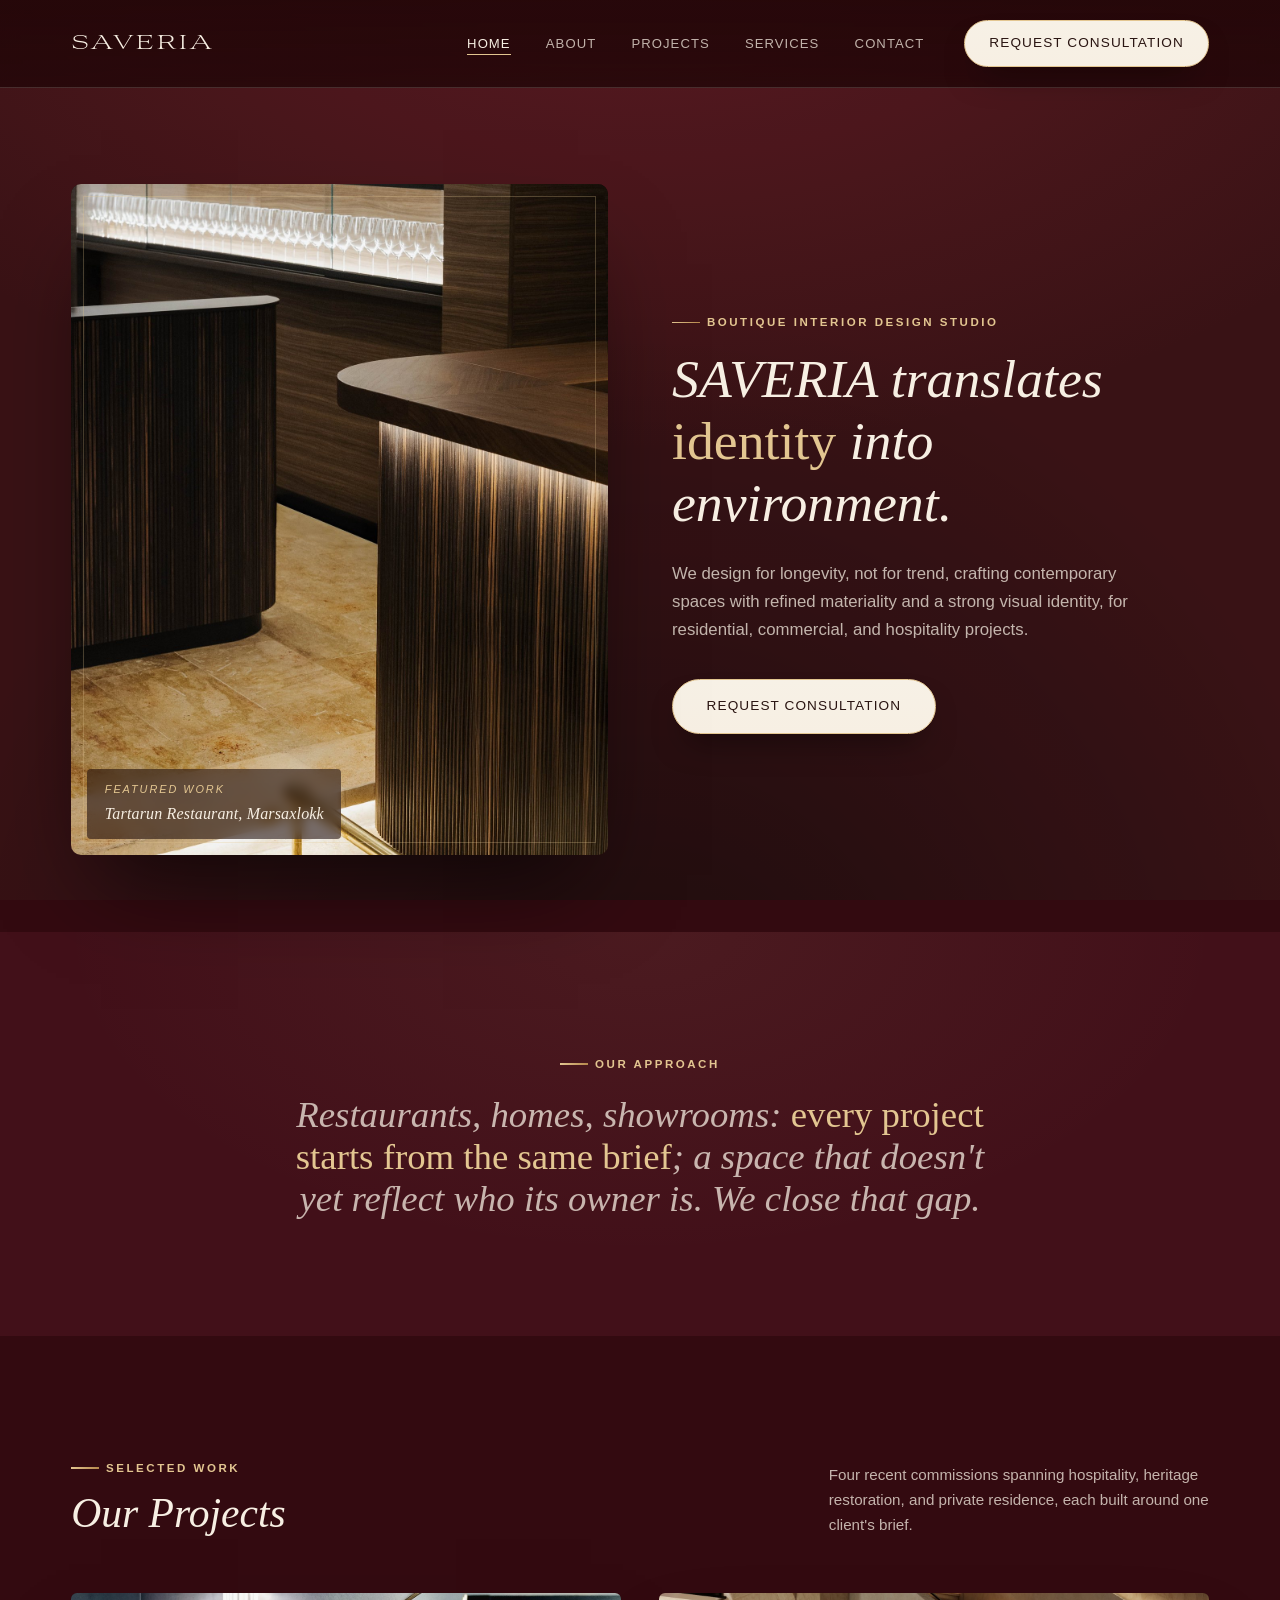
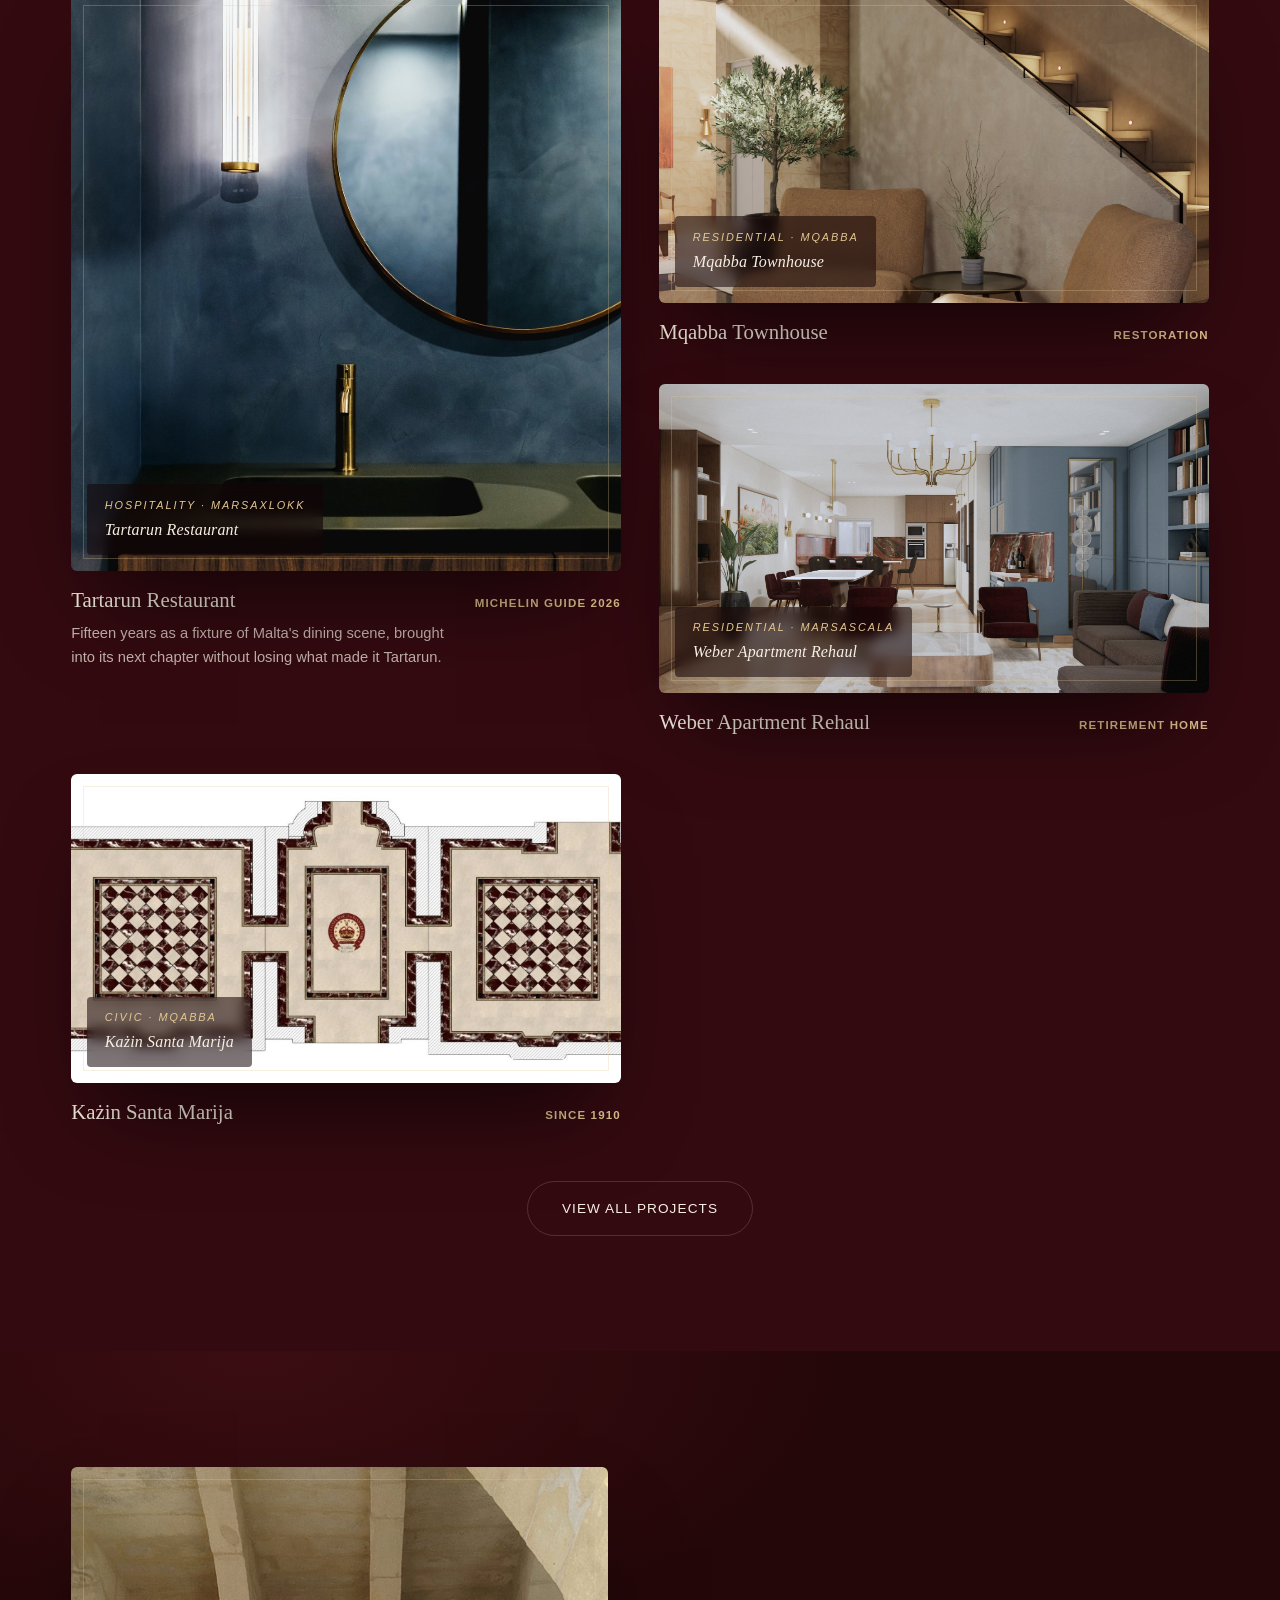
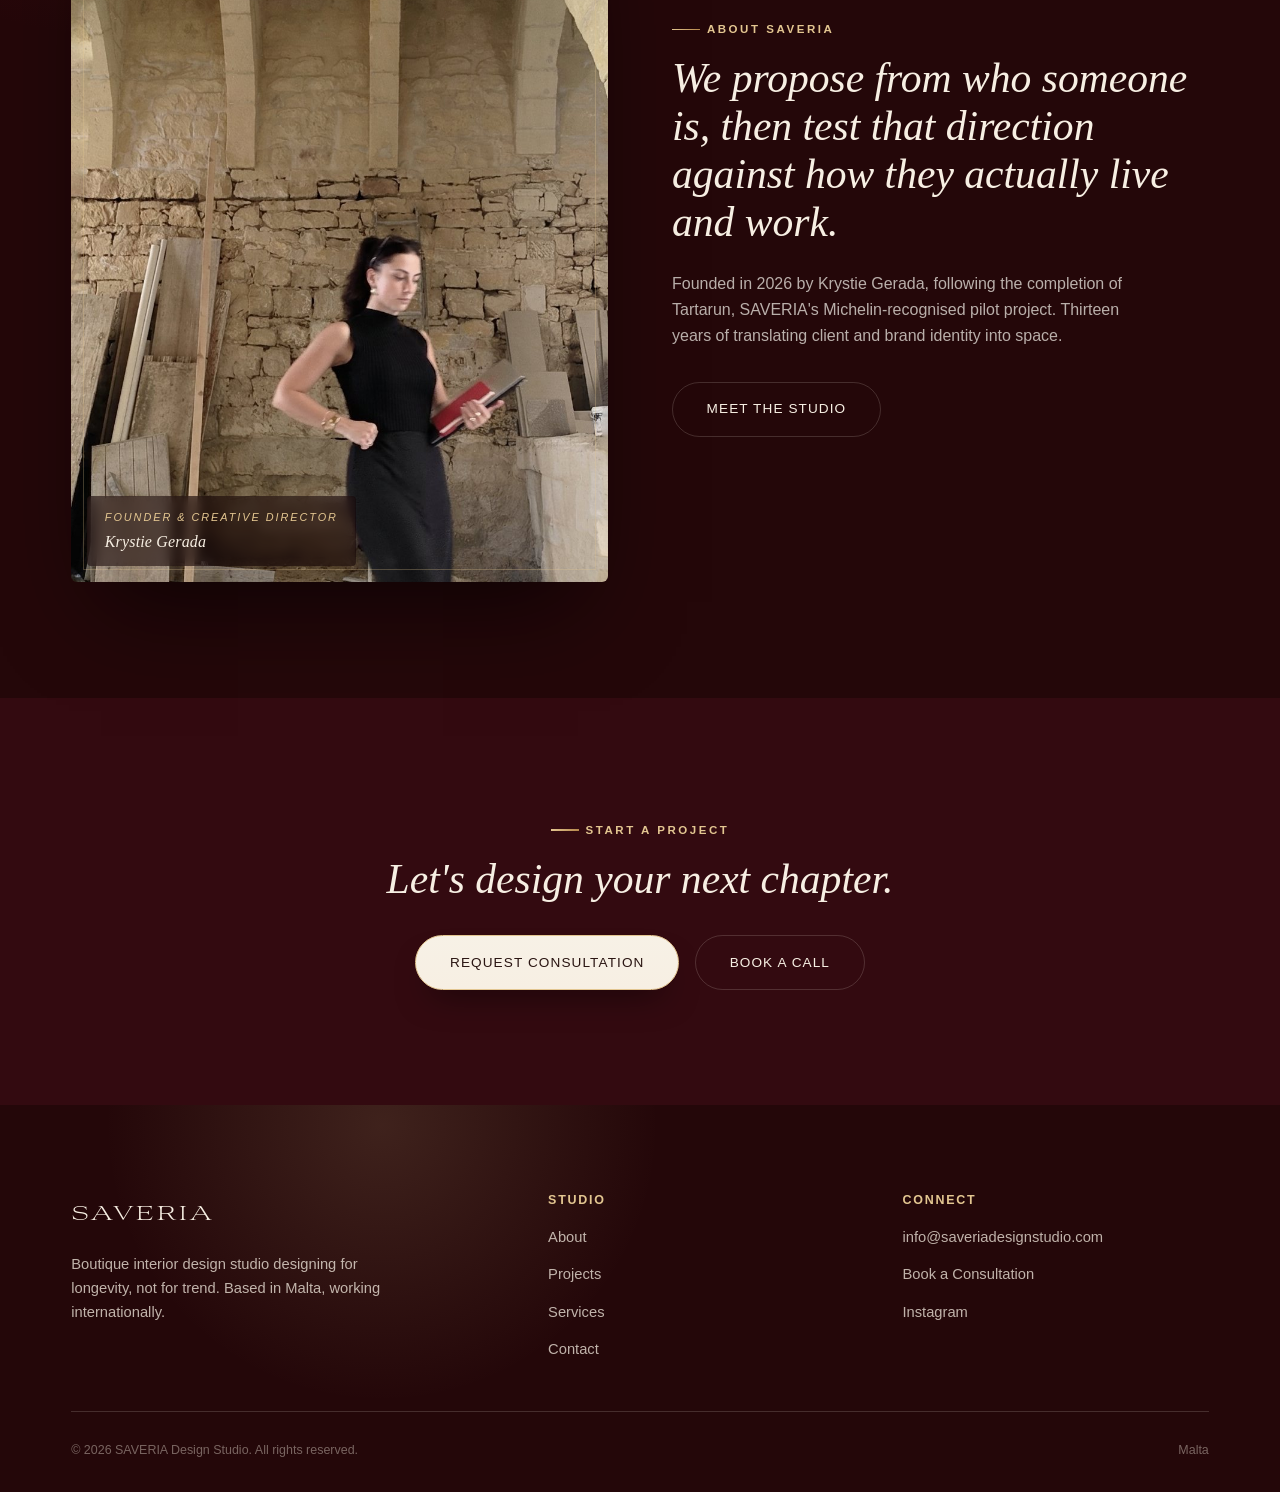
==== commit d1d71b6f: "Swap homepage Tartarun card image to avoid duplicating the hero photo" ====
--- a/index.html
+++ b/index.html
@@ -88,7 +88,7 @@
       <div class="project-grid project-grid--home">
         <a href="project-tartarun.html" class="project-card">
           <div class="ph ph--square ph--photo project-card__media">
-            <img src="images/tartarun/01-bar-detail.jpg" alt="Tartarun Restaurant bar detail" />
+            <img src="images/tartarun/06.jpg" alt="Tartarun Restaurant interior detail" />
             <div class="ph__label"><span>Hospitality · Marsaxlokk</span>Tartarun Restaurant</div>
           </div>
           <div class="project-card__meta">
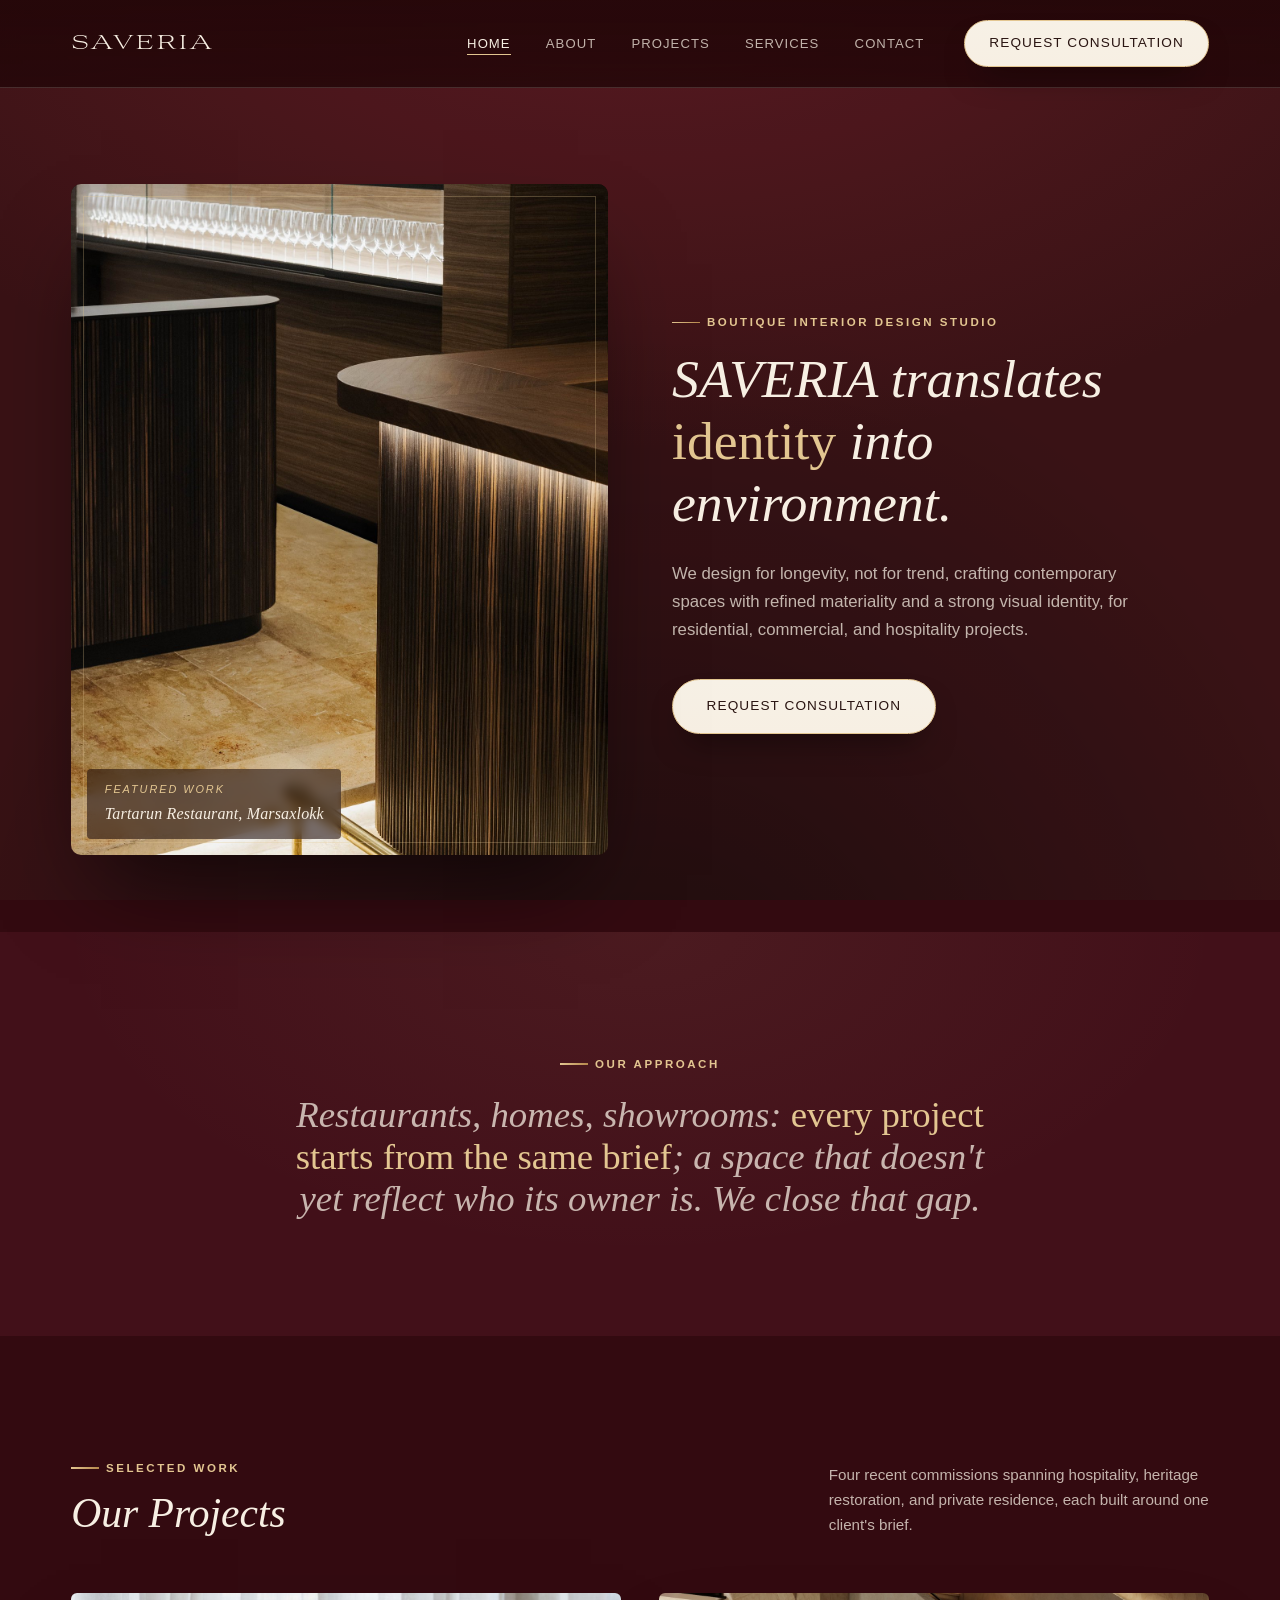
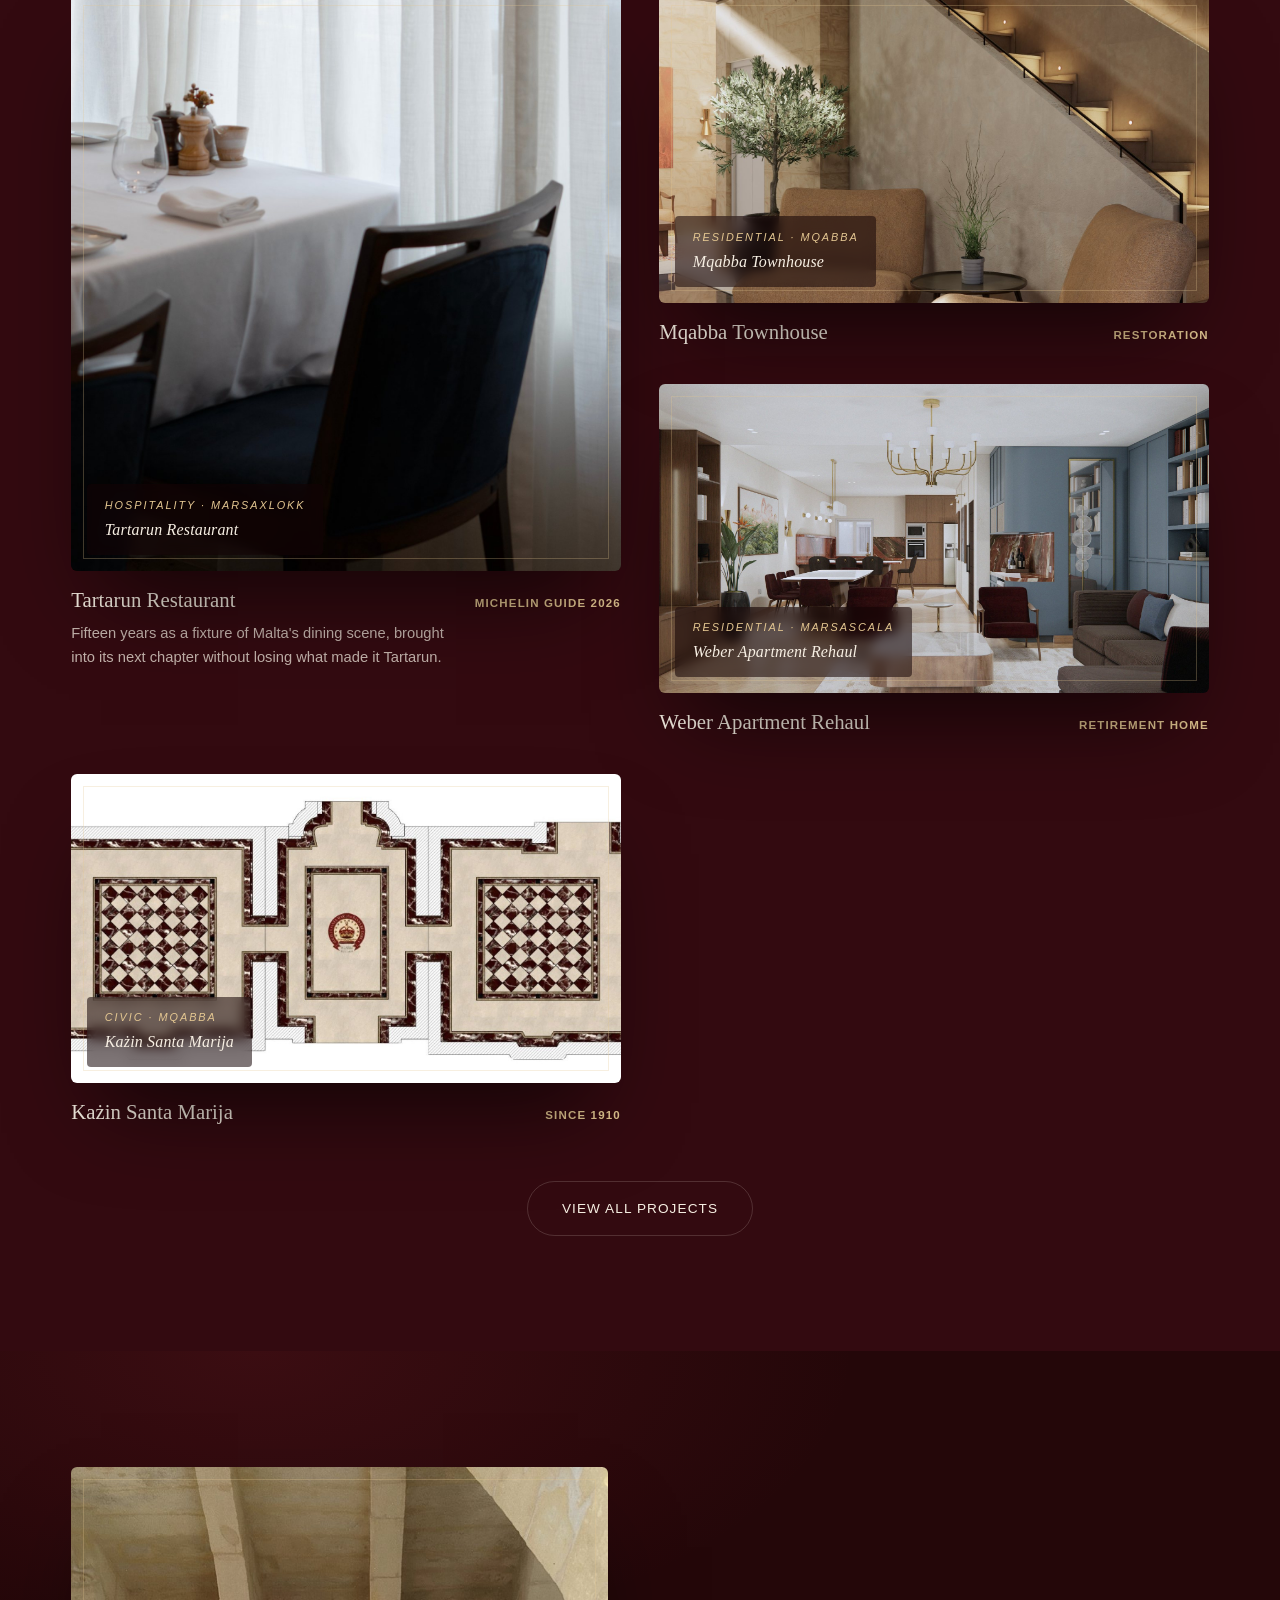
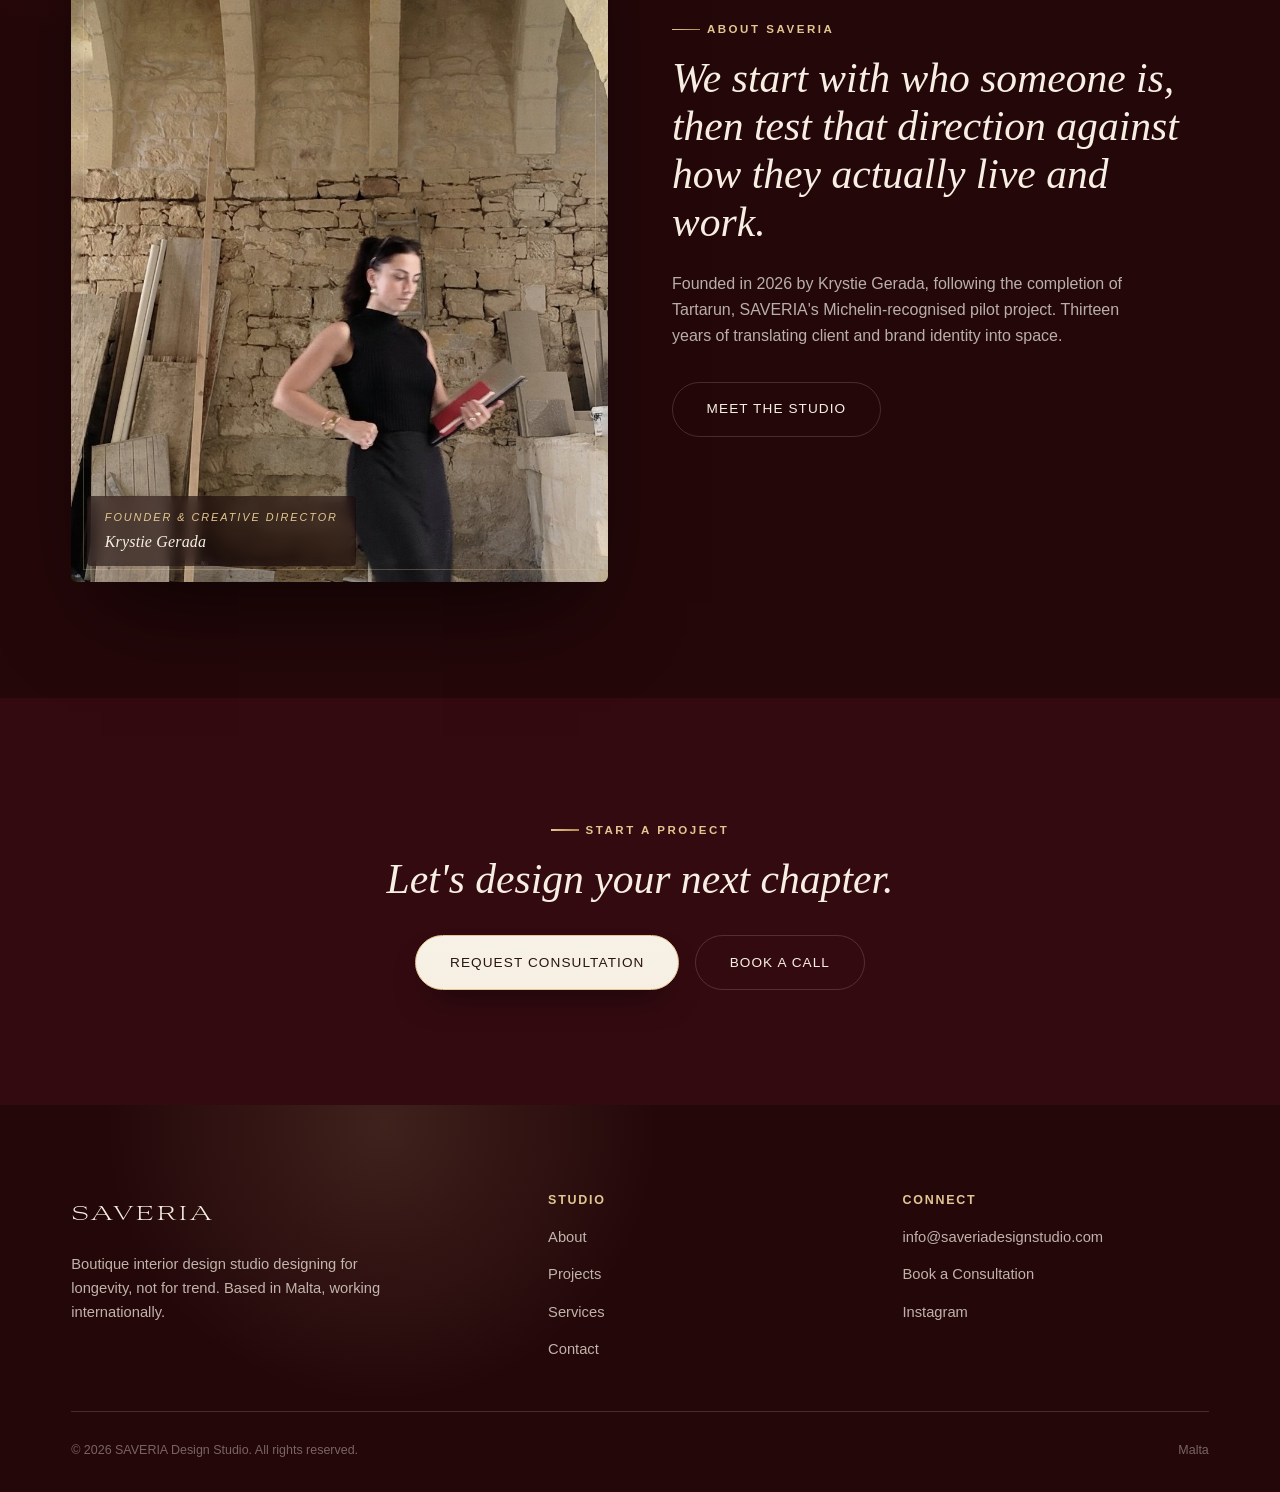
==== commit 0e9116fd: "Use dining shot for homepage Tartarun card; smooth out odd phrasing Swapped the bathroom photo for 0" ====
--- a/index.html
+++ b/index.html
@@ -88,7 +88,7 @@
       <div class="project-grid project-grid--home">
         <a href="project-tartarun.html" class="project-card">
           <div class="ph ph--square ph--photo project-card__media">
-            <img src="images/tartarun/06.jpg" alt="Tartarun Restaurant interior detail" />
+            <img src="images/tartarun/02-dining.jpg" alt="Tartarun Restaurant dining room detail" />
             <div class="ph__label"><span>Hospitality · Marsaxlokk</span>Tartarun Restaurant</div>
           </div>
           <div class="project-card__meta">
@@ -147,7 +147,7 @@
       </div>
       <div>
         <span class="eyebrow">About Saveria</span>
-        <h2 style="margin-top:1rem; font-size:clamp(1.8rem, 3.4vw, 2.6rem);">We propose from who someone is, then test that direction against how they actually live and work.</h2>
+        <h2 style="margin-top:1rem; font-size:clamp(1.8rem, 3.4vw, 2.6rem);">We start with who someone is, then test that direction against how they actually live and work.</h2>
         <p style="margin-top:1.5rem; color:rgba(250,246,239,0.7); max-width:480px;">Founded in 2026 by Krystie Gerada, following the completion of Tartarun, SAVERIA's Michelin-recognised pilot project. Thirteen years of translating client and brand identity into space.</p>
         <a href="about.html" class="btn btn--on-dark" style="margin-top:2rem;">Meet the Studio</a>
       </div>
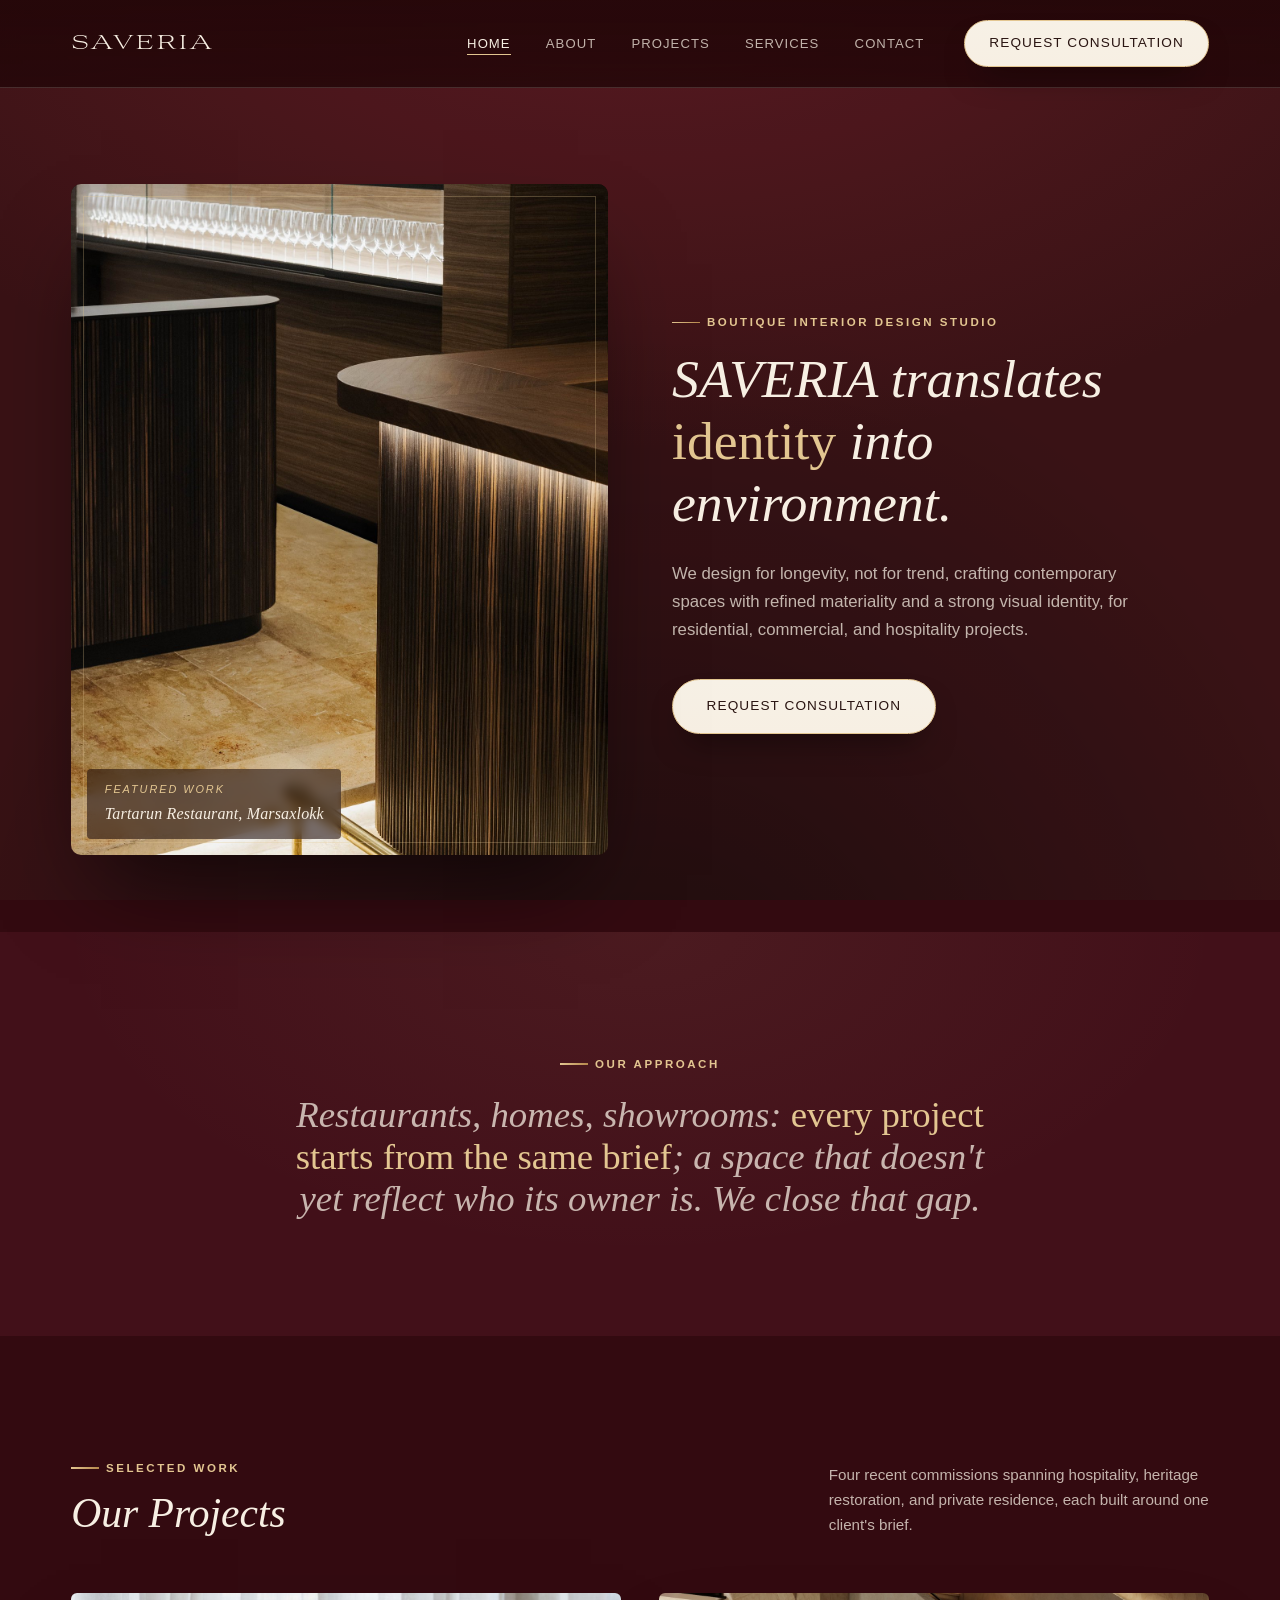
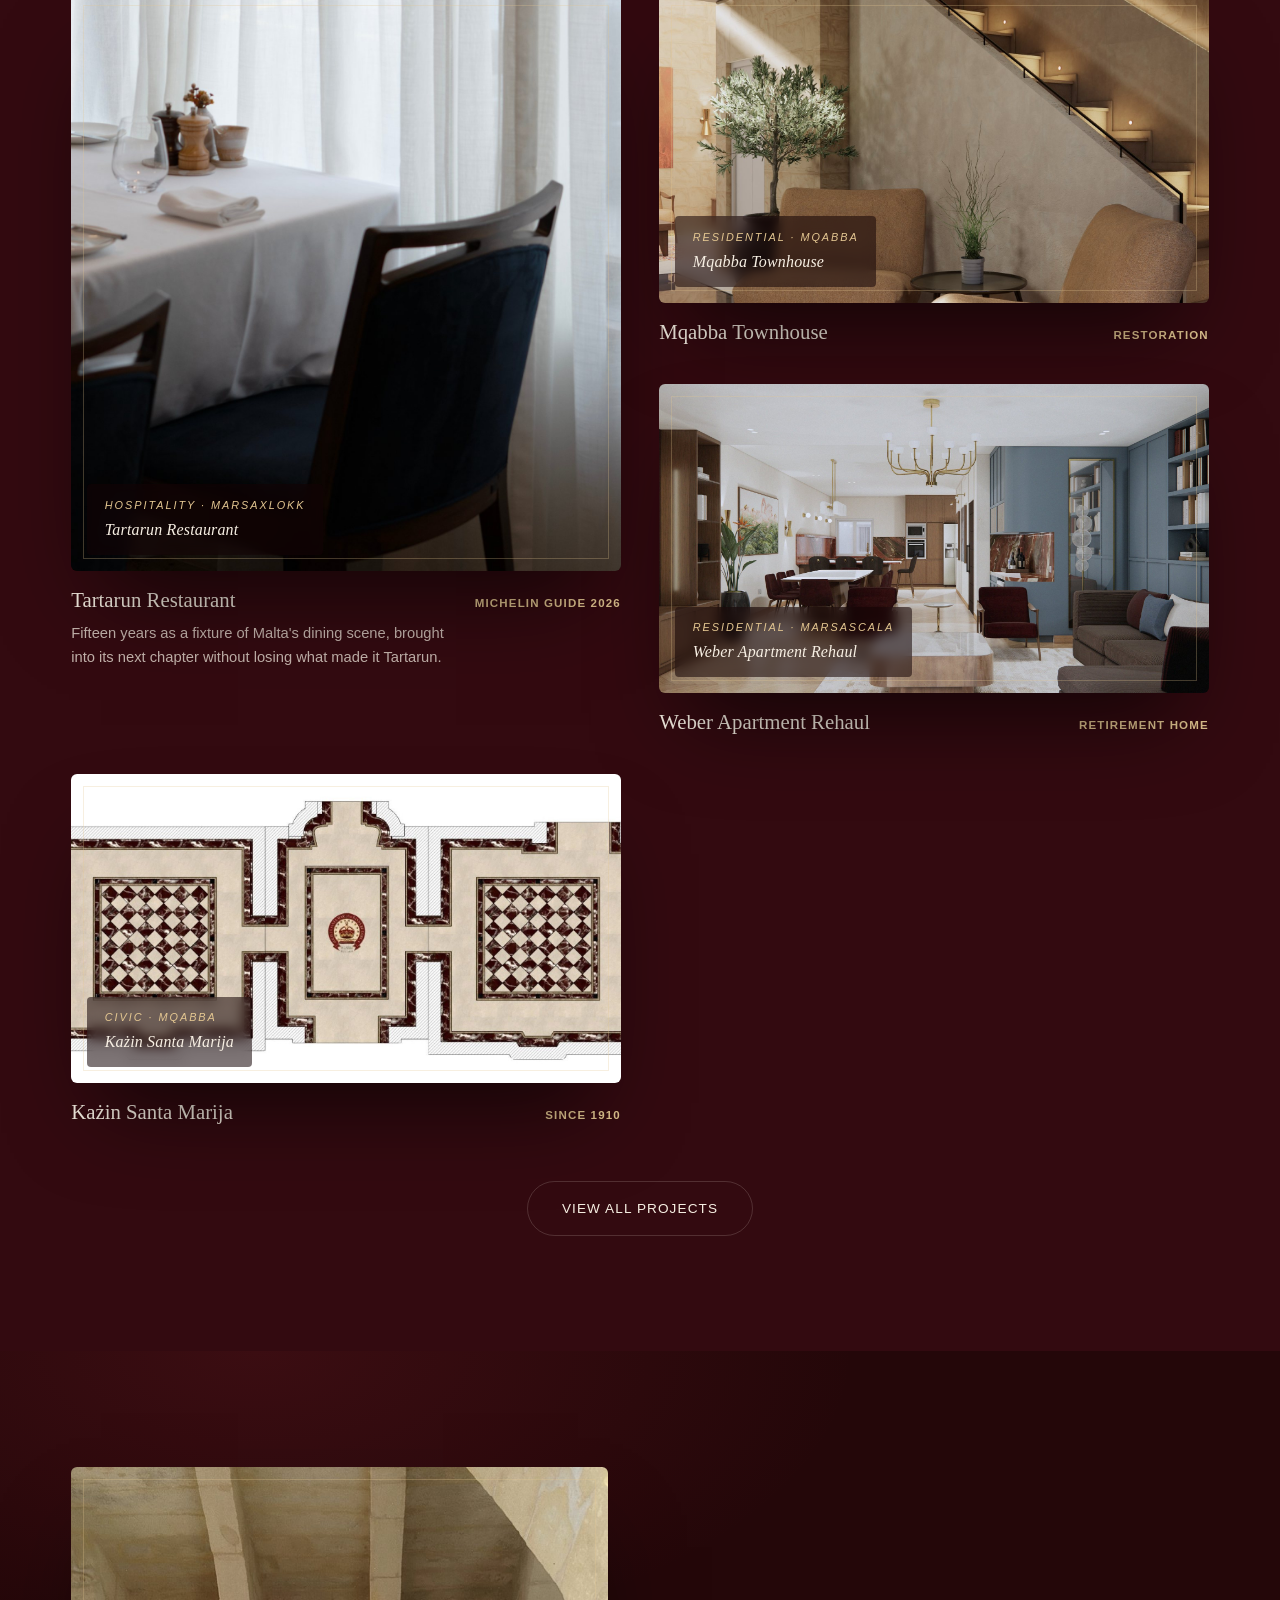
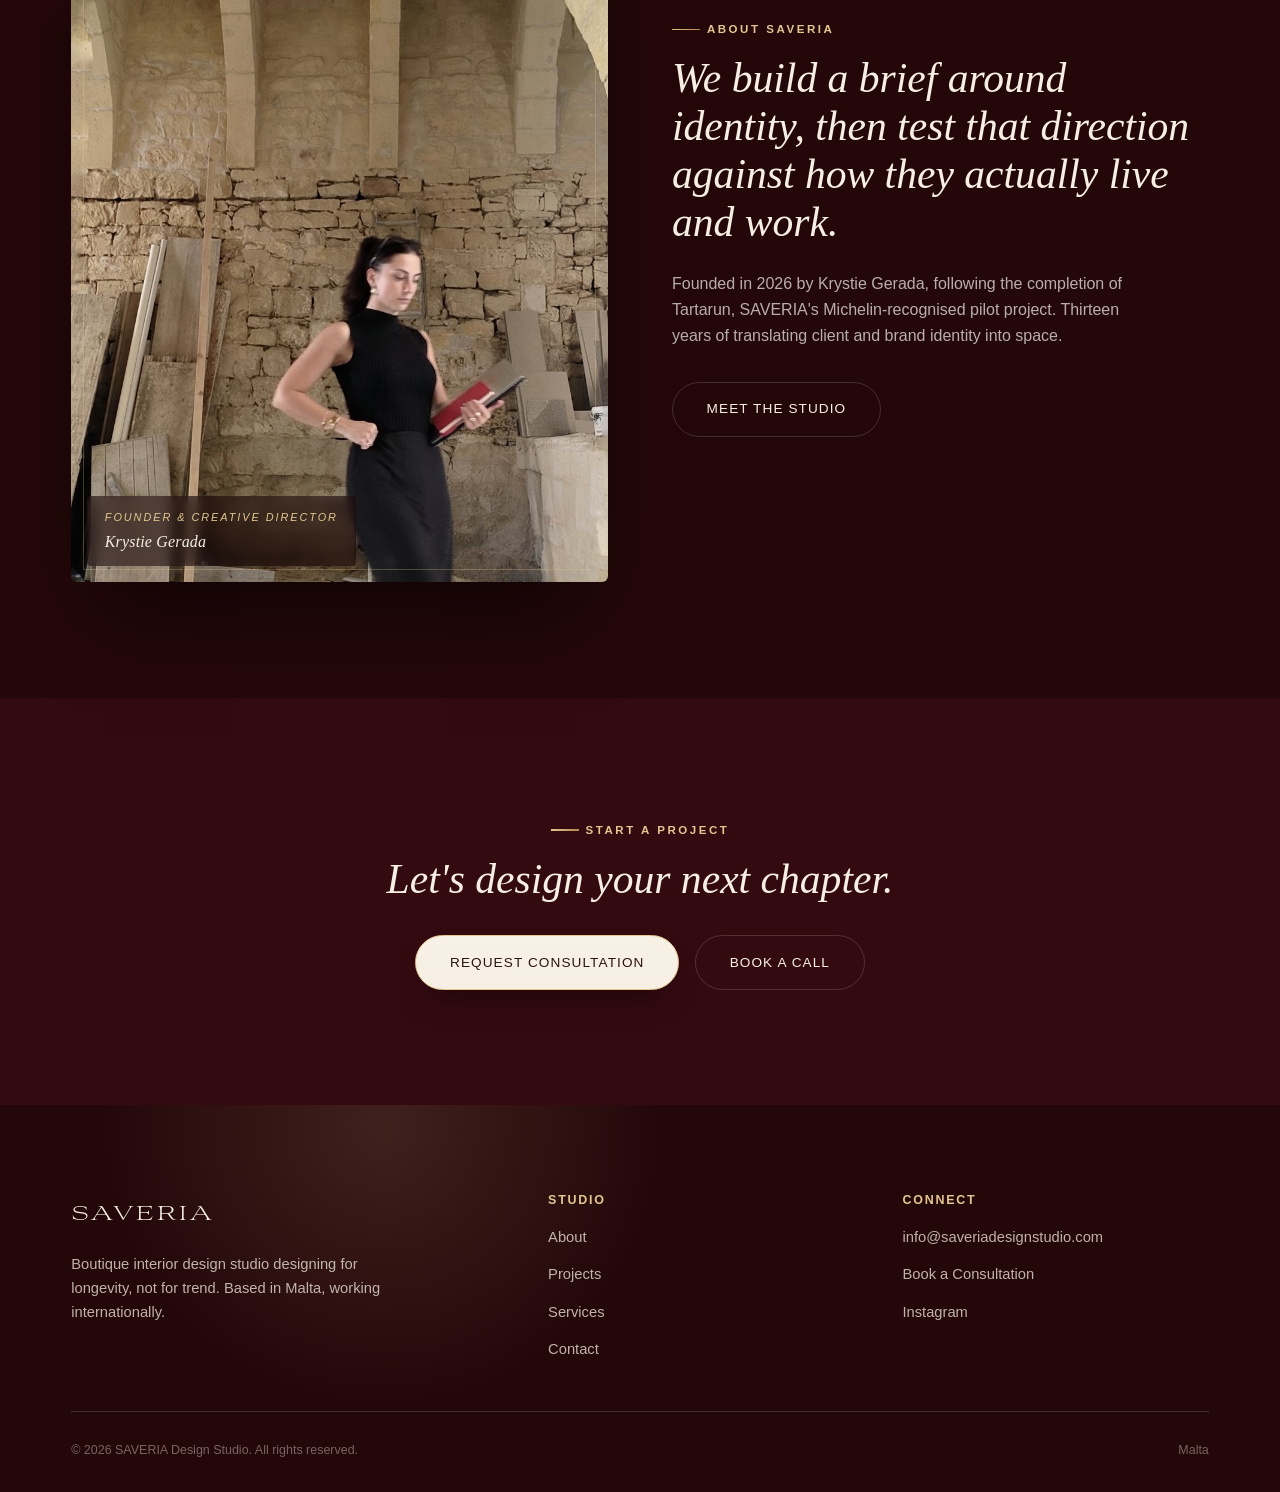
==== commit d6f0a726: "Rework homepage About teaser line around identity and brief" ====
--- a/index.html
+++ b/index.html
@@ -147,7 +147,7 @@
       </div>
       <div>
         <span class="eyebrow">About Saveria</span>
-        <h2 style="margin-top:1rem; font-size:clamp(1.8rem, 3.4vw, 2.6rem);">We start with who someone is, then test that direction against how they actually live and work.</h2>
+        <h2 style="margin-top:1rem; font-size:clamp(1.8rem, 3.4vw, 2.6rem);">We build a brief around identity, then test that direction against how they actually live and work.</h2>
         <p style="margin-top:1.5rem; color:rgba(250,246,239,0.7); max-width:480px;">Founded in 2026 by Krystie Gerada, following the completion of Tartarun, SAVERIA's Michelin-recognised pilot project. Thirteen years of translating client and brand identity into space.</p>
         <a href="about.html" class="btn btn--on-dark" style="margin-top:2rem;">Meet the Studio</a>
       </div>
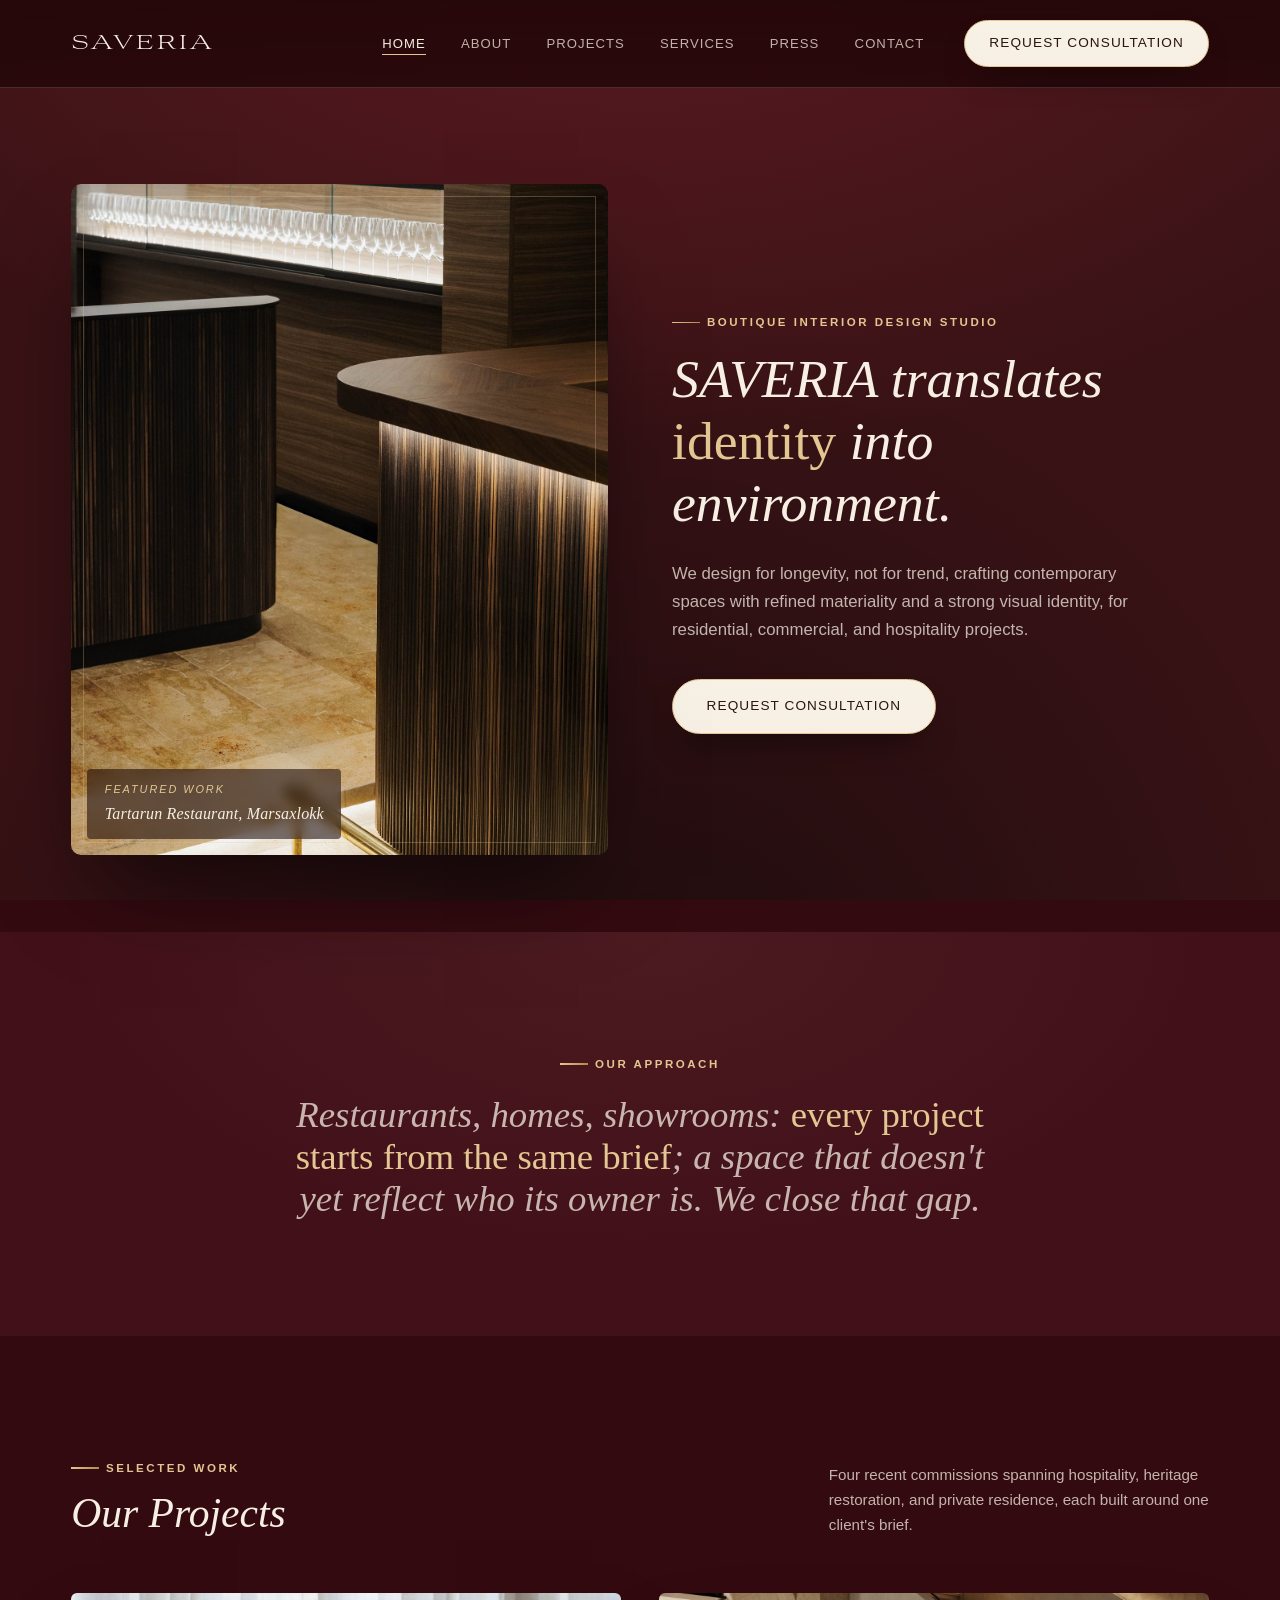
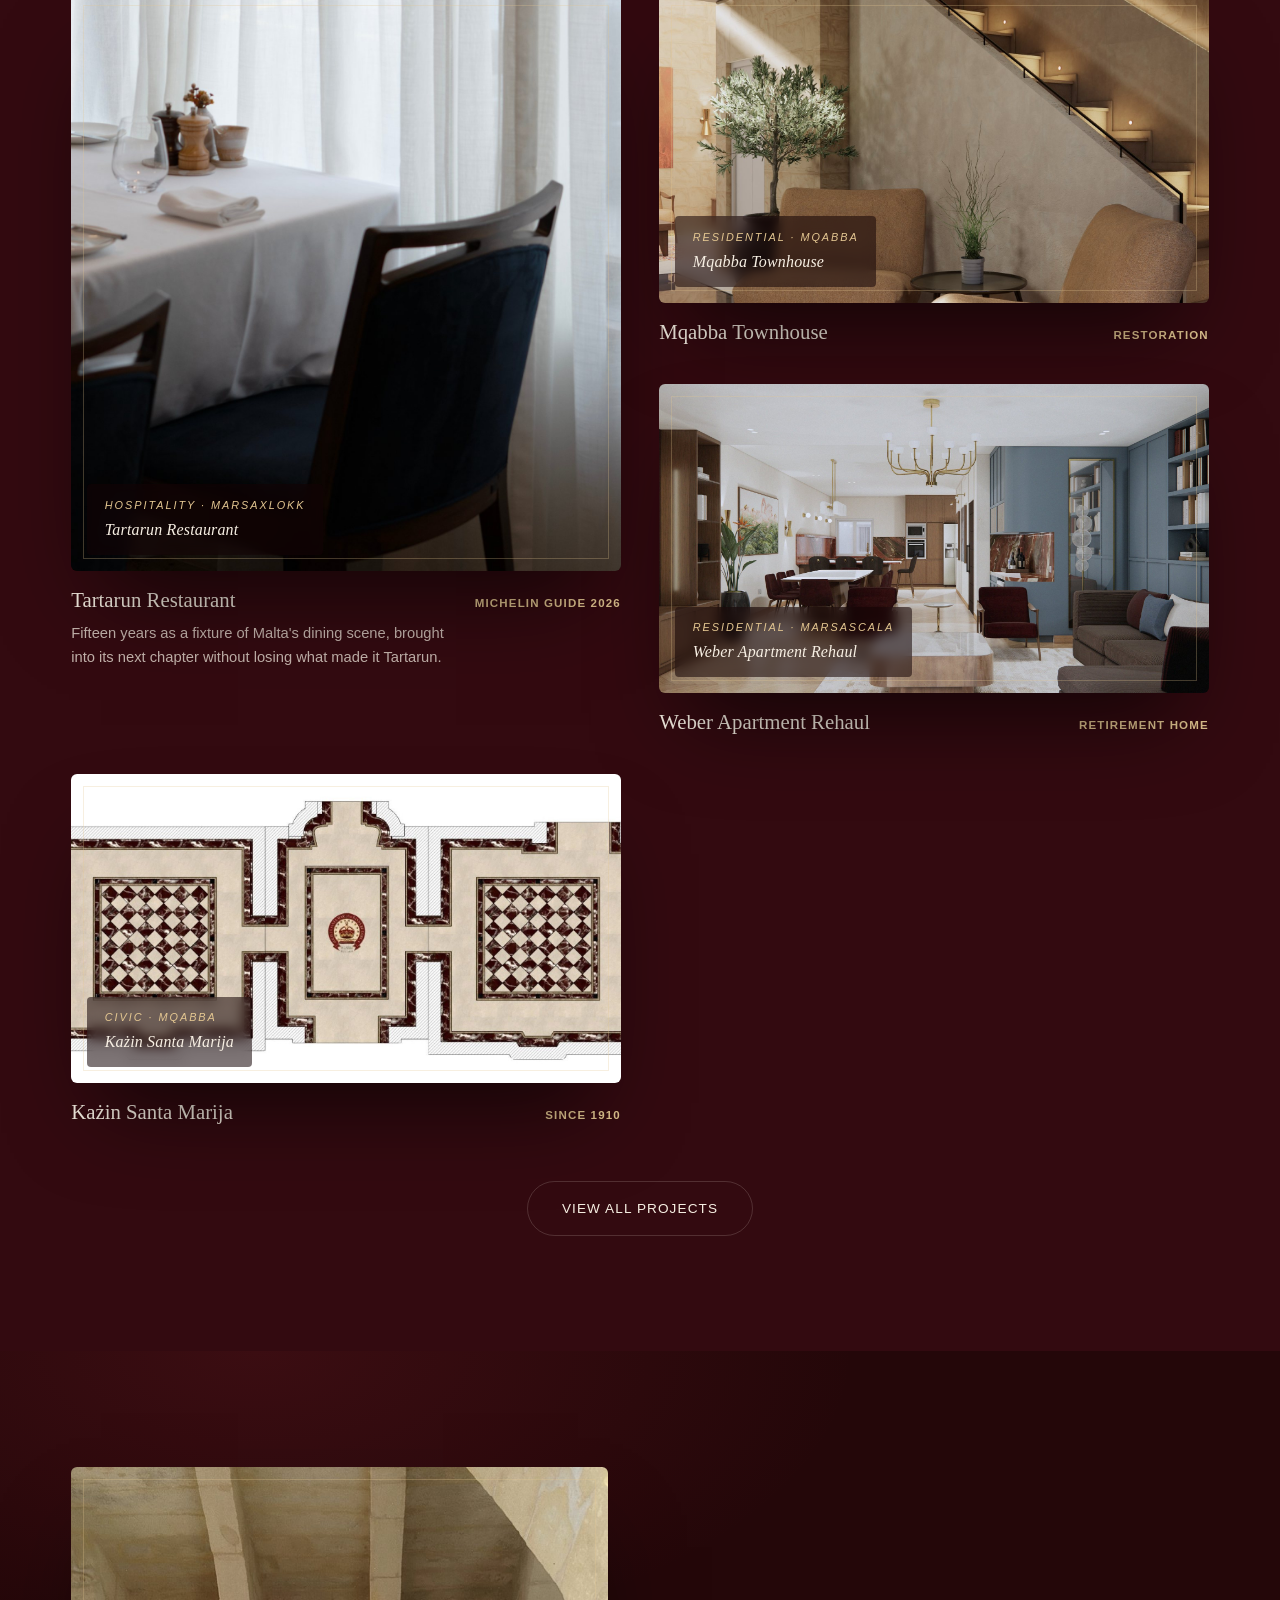
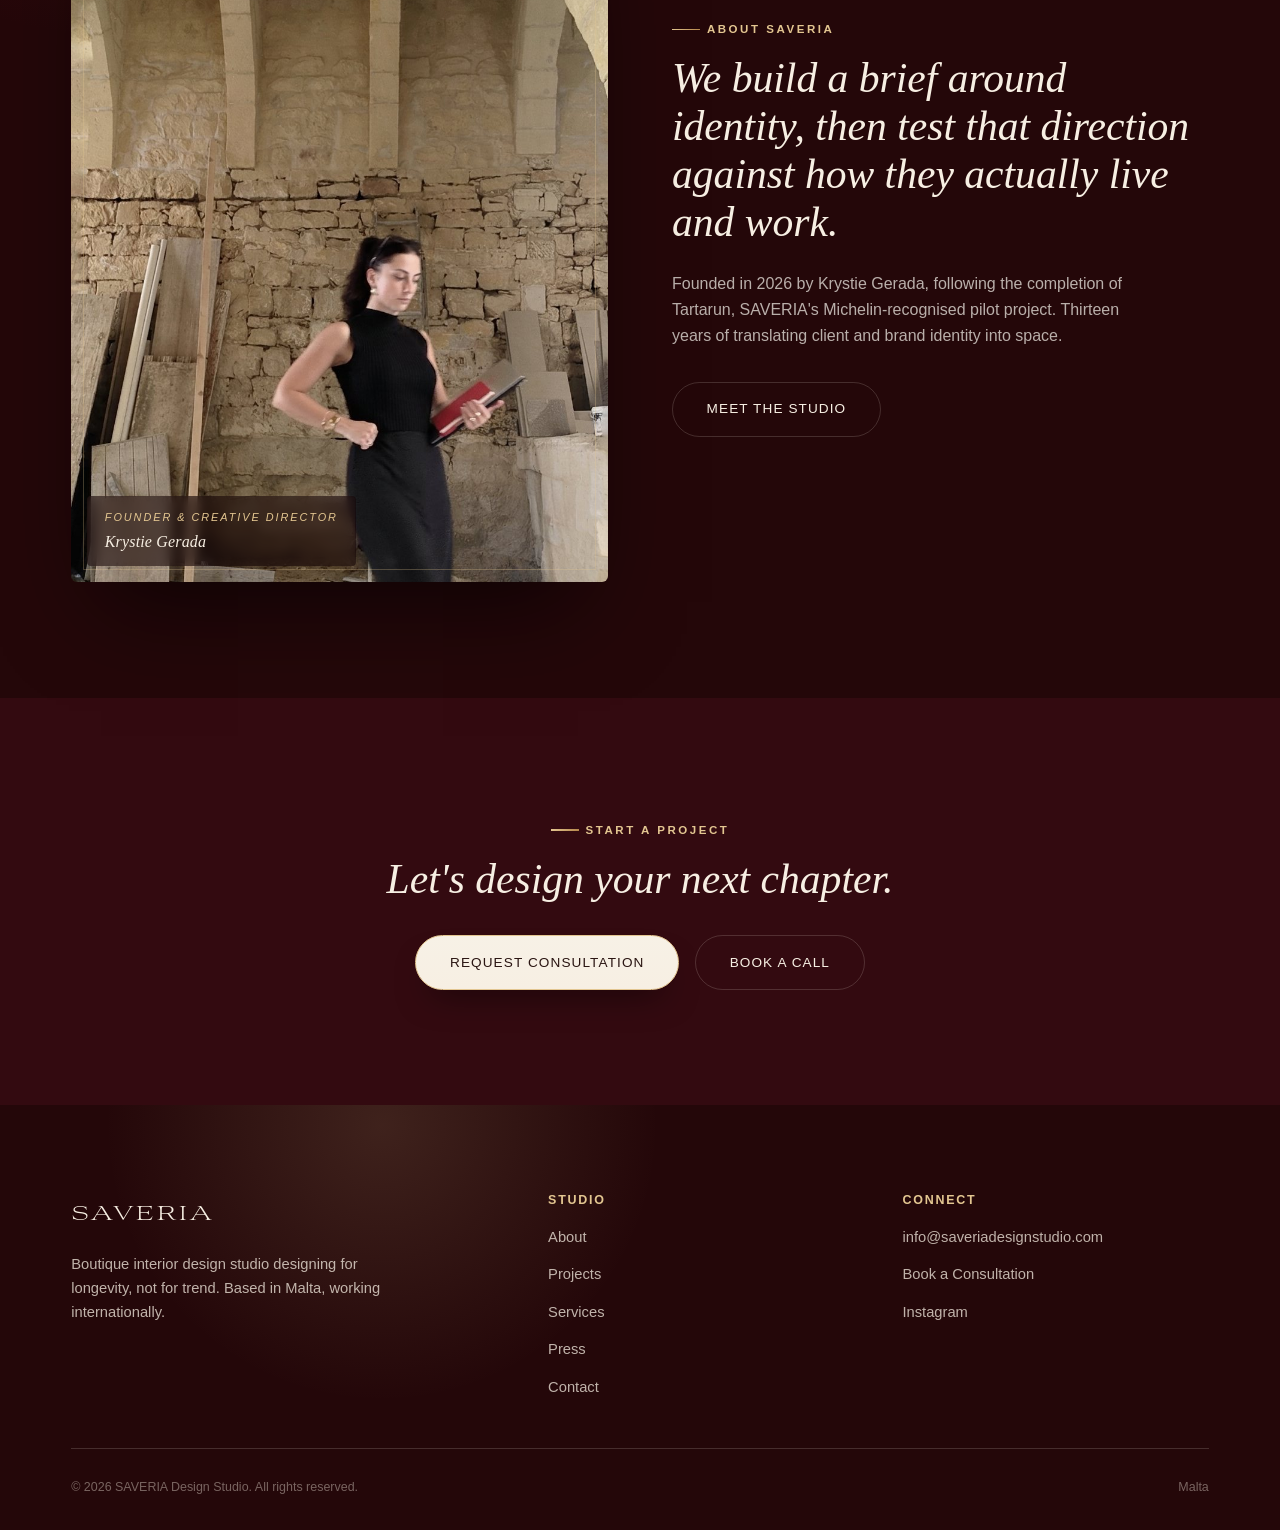
==== commit 76197155: "Add Press page featuring the Design Dispatch Tartarun article New press.html with a burgundy gradien" ====
--- a/index.html
+++ b/index.html
@@ -21,6 +21,7 @@
         <li><a href="about.html">About</a></li>
         <li><a href="projects.html">Projects</a></li>
         <li><a href="services.html">Services</a></li>
+        <li><a href="press.html">Press</a></li>
         <li><a href="contact.html">Contact</a></li>
       </ul>
       <a href="https://calendly.com/saveriadesignstudio-info/30min" class="btn btn--primary" style="padding:0.7rem 1.5rem;">Request Consultation</a>
@@ -41,6 +42,7 @@
     <li><a href="about.html">About</a></li>
     <li><a href="projects.html">Projects</a></li>
     <li><a href="services.html">Services</a></li>
+    <li><a href="press.html">Press</a></li>
     <li><a href="contact.html">Contact</a></li>
   </ul>
   <a href="https://calendly.com/saveriadesignstudio-info/30min" class="btn btn--primary">Request Consultation</a>
@@ -181,6 +183,7 @@
           <li><a href="about.html">About</a></li>
           <li><a href="projects.html">Projects</a></li>
           <li><a href="services.html">Services</a></li>
+          <li><a href="press.html">Press</a></li>
           <li><a href="contact.html">Contact</a></li>
         </ul>
       </div>
--- a/css/styles.css
+++ b/css/styles.css
@@ -1137,3 +1137,140 @@
   font-size: 0.85rem;
   color: var(--ink);
 }
+
+/* ============================================================
+   Press
+   ============================================================ */
+
+.press-card {
+  position: relative;
+  overflow: hidden;
+  isolation: isolate;
+  border-radius: 10px;
+  padding: clamp(2.5rem, 6vw, 5rem);
+  background: radial-gradient(ellipse 90% 110% at 18% 10%, var(--burgundy-bright) 0%, var(--burgundy) 36%, #4a0f18 68%, var(--burgundy-deep) 100%);
+  box-shadow: var(--shadow-deep);
+  color: var(--ivory);
+}
+
+.press-card::after {
+  content: "";
+  position: absolute;
+  inset: 14px;
+  border: 1px solid rgba(227, 198, 145, 0.28);
+  border-radius: 4px;
+  pointer-events: none;
+}
+
+.press-card {
+  display: grid;
+  grid-template-columns: minmax(0, 1fr) minmax(0, 0.62fr);
+  gap: clamp(2rem, 5vw, 4rem);
+  align-items: center;
+}
+
+.press-card__image {
+  margin: 0;
+  border-radius: 4px;
+  box-shadow: 0 30px 60px -28px rgba(0, 0, 0, 0.75);
+}
+
+.press-card__image::after {
+  inset: 8px;
+}
+
+@media (max-width: 900px) {
+  .press-card {
+    grid-template-columns: 1fr;
+  }
+  .press-card__image {
+    order: -1;
+  }
+}
+
+.press-card__meta {
+  display: flex;
+  flex-wrap: wrap;
+  align-items: center;
+  gap: 0.9rem;
+  font-size: 0.72rem;
+  letter-spacing: 0.22em;
+  text-transform: uppercase;
+  font-weight: 600;
+  color: var(--brass-light);
+}
+
+.press-card__meta span + span::before {
+  content: "";
+  display: inline-block;
+  width: 28px;
+  height: 1px;
+  margin-right: 0.9rem;
+  vertical-align: middle;
+  background: linear-gradient(90deg, var(--brass-light), var(--brass));
+}
+
+.press-card__quote {
+  margin: clamp(1.75rem, 4vw, 3rem) 0 0;
+  max-width: 22ch;
+  font-family: var(--font-display);
+  font-style: italic;
+  font-weight: 500;
+  font-size: clamp(2.1rem, 4.8vw, 3.8rem);
+  line-height: 1.1;
+  color: var(--ivory);
+}
+
+.press-card__headline {
+  margin-top: 1.5rem;
+  max-width: 46ch;
+  font-size: 1.1rem;
+  color: var(--ivory-soft);
+}
+
+.press-card__byline {
+  margin-top: 0.9rem;
+  font-size: 0.78rem;
+  letter-spacing: 0.14em;
+  text-transform: uppercase;
+  color: rgba(247, 239, 227, 0.55);
+}
+
+.press-card__actions {
+  display: flex;
+  flex-wrap: wrap;
+  gap: 1rem;
+  margin-top: clamp(1.75rem, 4vw, 2.75rem);
+}
+
+.press-note {
+  margin-top: 2.25rem;
+  text-align: center;
+  font-size: 0.9rem;
+  color: var(--ivory-soft);
+}
+
+.press-note a {
+  color: var(--brass-light);
+  border-bottom: 1px solid rgba(227, 198, 145, 0.4);
+  transition: color 0.2s ease, border-color 0.2s ease;
+}
+
+.press-note a:hover {
+  color: var(--ivory);
+  border-color: var(--ivory);
+}
+
+/* Six nav links plus the CTA no longer fit side by side between 900px and
+   about 1100px (iPad landscape included), so use the menu button there. */
+@media (max-width: 1100px) {
+  .nav__links {
+    display: none;
+  }
+  .nav > a.btn {
+    display: none;
+  }
+  .nav-toggle {
+    display: flex;
+  }
+}
